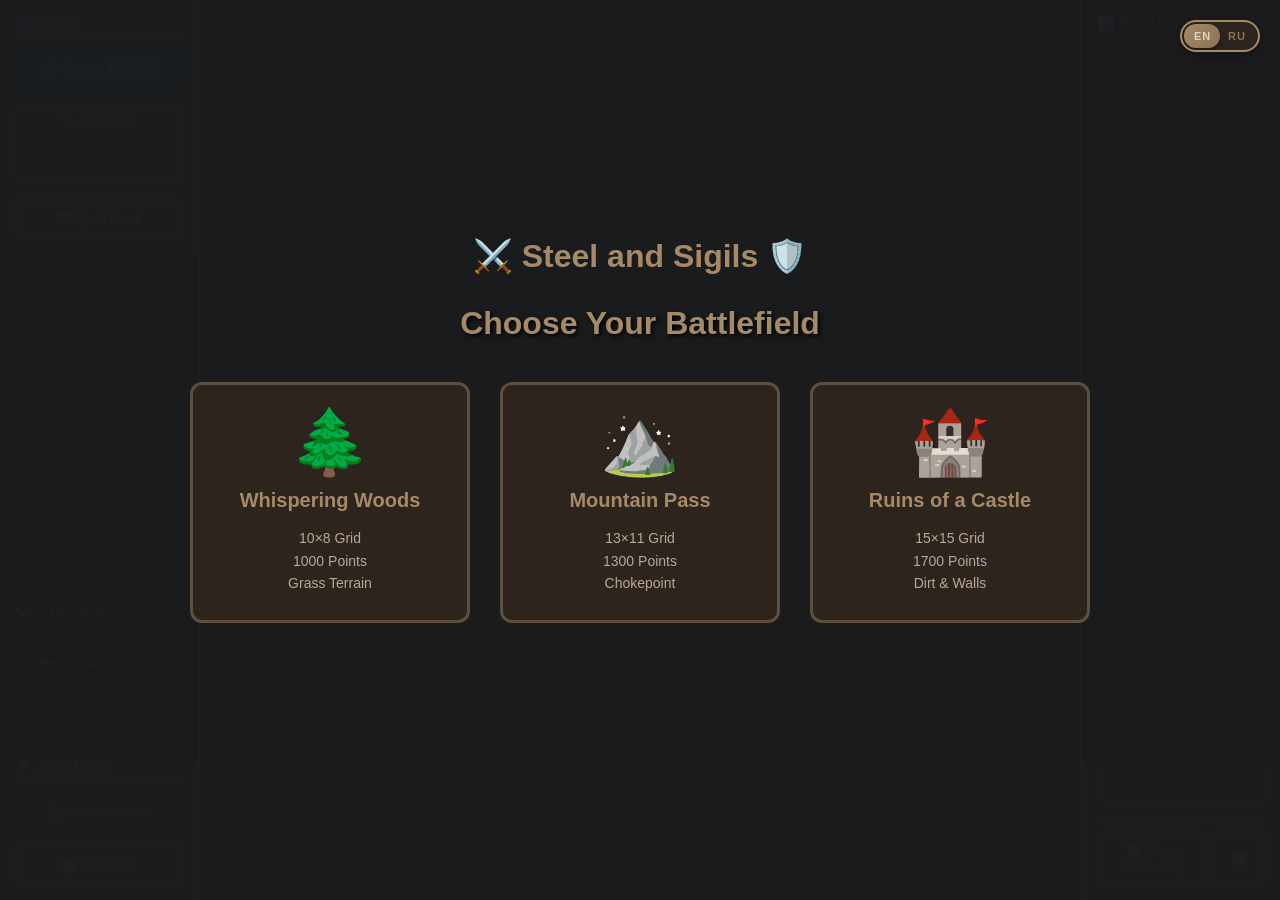
==== index.html @ db46577a "v1.04: Add rogue-lite meta-progression system - SaveManager.js: localStorage abstraction (schema-ver" ====
<!DOCTYPE html>
<html lang="en">

<head>
    <meta charset="UTF-8">
    <meta name="viewport" content="width=device-width, initial-scale=1.0, maximum-scale=1.0, user-scalable=no">
    <title data-i18n="game.title">Steel and Sigils - Tactical Combat</title>
    <link rel="icon" type="image/png" href="images/favicon.png">
    <script src="https://cdn.jsdelivr.net/npm/phaser@3.70.0/dist/phaser.min.js"></script>
    <link rel="stylesheet" href="style.css">
    <!-- units.js provides UNIT_TYPES globally -->
    <script src="src/units.js"></script>
    <!-- i18n.js provides internationalization -->
    <script src="src/i18n.js"></script>
    <!-- SaveManager.js provides persistent meta-progression storage -->
    <script src="src/SaveManager.js"></script>
</head>

<body>
    <!-- Main Game Layout -->
    <div id="game-layout">
        <!-- Left Side Panel -->
        <div id="left-panel">
            <!-- Hero Controls (Top) -->
            <div class="panel-section">
                <div class="panel-title" data-i18n="panel.hero">🔮 Hero</div>
                <div class="mana-display" id="mana-display">
                    <span data-i18n="panel.mana">💧 Mana:</span> <span id="mana-current">100</span>/<span id="mana-max">100</span>
                </div>
                <!-- Magic Buffs merged with Hero section -->
                <div id="magic-buffs-list" style="margin-top: 10px; padding: 8px; background: #1A1C1E; border: 1px solid #5D4E3E; border-radius: 4px; font-size: 12px;">
                    <div style="color: #8B7355; font-style: italic; text-align: center;" data-i18n="panel.no_buffs">No active buffs</div>
                </div>
            </div>

            <!-- Spell Book Button -->
            <div class="panel-section">
                <button id="spellbook-btn" class="spell-button" onclick="openSpellBook()" data-i18n-html="panel.spellbook">
                    📖 <span style="color: #FFD700;">S</span>pell Book
                </button>
            </div>

            <!-- Spacer to push unit controls to bottom -->
            <div style="flex-grow: 1;"></div>

            <!-- Unit Controls (Bottom) -->
            <div class="panel-section">
                <div class="panel-title" data-i18n="panel.unit_info">⚔️ Unit Info</div>
                <div id="unit-info" style="background: #1A1C1E; border: 1px solid #5D4E3E; border-radius: 4px; padding: 10px; font-size: 13px; line-height: 1.5; min-height: 100px;">
                    <em data-i18n="panel.select_unit">Select a unit</em>
                </div>
            </div>

            <!-- Unit Abilities -->
            <div class="panel-section">
                <div class="panel-title" data-i18n="panel.abilities">⚡ Abilities</div>
                <button id="unit-ability-btn" class="spell-button" onclick="useUnitAbility()" disabled
                    style="filter: grayscale(100%); opacity: 0.5; background: #3c3c3c; border-color: #555; color: #888; width: 100%;">
                    ⭐ <span id="unit-ability-name" data-i18n-html="panel.unique_ability"><span style="color: #FFD700;">U</span>nique ability</span>
                </button>
            </div>

            <!-- End Turn Button -->
            <div class="panel-section">
                <button class="spell-button" onclick="endTurn()" style="width: 100%;" data-i18n-html="panel.end_turn">
                    ⏹️ <span style="color: #FFD700;">E</span>nd Turn
                </button>
            </div>
        </div>

        <!-- Left Panel Toggle (after panel in DOM for sibling selector) -->
        <button id="left-toggle" class="panel-toggle left" onclick="toggleLeftPanel()" title="Toggle Hero Panel">
            ‹
        </button>

        <!-- Game Container (Center) -->
        <div id="game-container"></div>

        <!-- Right Side Panel -->
        <div id="right-panel">
            <!-- Scrollable Content Area -->
            <div class="panel-content-area">
                <!-- Initiative Bar View -->
                <div id="initiative-view" class="panel-section">
                    <div class="panel-title" data-i18n="panel.initiative">📊 Initiative</div>
                    <div id="initiative-queue">
                        <!-- Initiative units will be inserted here -->
                    </div>
                </div>

                <!-- Combat Log View (hidden by default) -->
                <div id="combat-log-view" class="panel-section hidden">
                    <div class="panel-title" data-i18n="panel.battle_log">📜 Battle Log</div>
                    <div id="combat-log-panel-content">
                        <!-- Combat log entries will be inserted here -->
                    </div>
                </div>
            </div>

            <!-- Toggle Button at Bottom (fixed) -->
            <div class="panel-toggle-section" style="display: flex; gap: 8px;">
                <button id="view-toggle-btn" class="spell-button" onclick="toggleRightPanelView()" style="flex: 1;" data-i18n="panel.show_battle_log">
                    📜 Show Battle Log
                </button>
                <button id="grid-toggle-btn" class="spell-button" onclick="toggleGrid()" title="Toggle Grid" style="opacity: 1.0;">
                    ⬜
                </button>
            </div>
        </div>

        <!-- Right Panel Toggle (after panel in DOM for sibling selector) -->
        <button id="right-toggle" class="panel-toggle right" onclick="toggleRightPanel()" title="Toggle Panel">
            ›
        </button>
    </div>

    <!-- Mobile panel backdrop (closes panels when tapping outside) -->
    <div id="panel-backdrop" onclick="closeMobilePanels()"></div>

    <!-- Placement Bar (shown during placement phase) -->
    <div id="placement-bar" class="hidden">
        <div class="placement-title" data-i18n="placement.title">📍 Army Placement</div>
        <div class="action-divider"></div>
        <div style="display: flex; gap: 10px;">
            <button id="randomize-placement" class="spell-button" onclick="randomizePlacement()" data-i18n="placement.randomize">🎲
                Randomize</button>
            <button id="confirm-placement" class="spell-button" onclick="confirmPlacement()" data-i18n="placement.start">Start
                Battle</button>
        </div>
    </div>

    <!-- Pre-game: Two Step Process -->
    <div id="pregame-screen" class="victory-screen">
        <!-- Language Toggle Switch (visible on pre-game screens) -->
        <div id="lang-toggle-container" style="position: fixed; top: 20px; right: 20px; z-index: 2000;">
            <div class="lang-toggle-switch" onclick="toggleLanguage()">
                <span class="lang-label left" id="lang-label-en">EN</span>
                <span class="lang-label right" id="lang-label-ru">RU</span>
                <div class="lang-slider" id="lang-slider"></div>
            </div>
        </div>

        <!-- Step 1: Map Selection -->
        <div id="step-1-map" class="pregame-step">
            <h1 style="color: #A68966; margin-bottom: 30px;" data-i18n="game.title">⚔️ Steel and Sigils 🛡️</h1>
            <h2 style="color: #A68966; margin-bottom: 40px;" data-i18n="map.select.title">Choose Your Battlefield</h2>

            <div style="display: flex; gap: 30px; justify-content: center; align-items: stretch; margin-bottom: 40px; flex-wrap: wrap;">
                <!-- Forest Map Option -->
                <button class="map-select-btn" onclick="selectMap('forest')" data-stage="forest">
                    <div class="map-preview forest-preview">🌲</div>
                    <div class="map-name" data-i18n="map.forest.name">Whispering Woods</div>
                    <div class="map-stats" data-i18n-html="map.forest.stats">
                        10×8 Grid<br>
                        1000 Points<br>
                        Grass Terrain
                    </div>
                </button>

                <!-- Mountain Map Option -->
                <button class="map-select-btn" onclick="selectMap('mountain')" data-stage="mountain">
                    <div class="map-preview mountain-preview">⛰️</div>
                    <div class="map-name" data-i18n="map.mountain.name">Mountain Pass</div>
                    <div class="map-stats" data-i18n-html="map.mountain.stats">
                        13×11 Grid<br>
                        1300 Points<br>
                        Chokepoint
                    </div>
                </button>

                <!-- Ruins Map Option -->
                <button class="map-select-btn" onclick="selectMap('ruins')" data-stage="ruins">
                    <div class="map-preview ruins-preview">🏰</div>
                    <div class="map-name" data-i18n="map.ruins.name">Ruins of a Castle</div>
                    <div class="map-stats" data-i18n-html="map.ruins.stats">
                        15×15 Grid<br>
                        1700 Points<br>
                        Dirt & Walls
                    </div>
                </button>
            </div>
        </div>

        <!-- Step 2: Faction Selection (Hidden initially) -->
        <div id="step-2-faction" class="pregame-step hidden">
            <h2 style="color: #A68966; margin-bottom: 10px;" data-i18n="faction.select.title">👹 Choose Your Enemy</h2>
            <p style="color: #E3D5B8; margin-bottom: 30px; font-size: 16px;" data-i18n="faction.select.subtitle">Select which faction you will face in battle</p>

            <div style="display: flex; gap: 30px; justify-content: center; align-items: stretch; margin-bottom: 40px; flex-wrap: wrap;">
                <!-- Random Faction Option (Default) -->
                <button class="faction-select-btn selected" onclick="selectFaction('random')" data-faction="random">
                    <div class="faction-preview random-preview">🎲</div>
                    <div class="faction-name" data-i18n="faction.random.name">Random Faction</div>
                    <div class="faction-description" data-i18n-html="faction.random.desc">
                        Face a random enemy faction.<br>
                        <em>Recommended for new players</em>
                    </div>
                </button>

                <!-- Greenskin Horde Option -->
                <button class="faction-select-btn" onclick="selectFaction('greenskin')" data-faction="greenskin">
                    <div class="faction-preview greenskin-preview">
                        <img src="images/enemy/greenskin/orc_warrior.png" alt="Orc Warrior" class="faction-unit-img main">
                        <img src="images/enemy/greenskin/goblin_stone_thrower.png" alt="Goblin" class="faction-unit-img sub1">
                        <img src="images/enemy/greenskin/orc_brute.png" alt="Orc Brute" class="faction-unit-img sub2">
                    </div>
                    <div class="faction-name" data-i18n="faction.greenskin.name">Greenskin Horde</div>
                    <div class="faction-description" data-i18n-html="faction.greenskin.desc">
                        Brutal orcs and cunning goblins.<br>
                        <span style="color: #8B9A6B;">Balanced • Aggressive</span>
                    </div>
                </button>

                <!-- Dungeon Dwellers Option -->
                <button class="faction-select-btn" onclick="selectFaction('dungeon')" data-faction="dungeon">
                    <div class="faction-preview dungeon-preview">
                        <img src="images/enemy/dungeon/skeleton_soldier.png" alt="Skeleton" class="faction-unit-img main">
                        <img src="images/enemy/dungeon/skeleton_archer.png" alt="Skeleton Archer" class="faction-unit-img sub1">
                        <img src="images/enemy/dungeon/animated_armor.png" alt="Animated Armor" class="faction-unit-img sub2">
                    </div>
                    <div class="faction-name" data-i18n="faction.dungeon.name">Dungeon Dwellers</div>
                    <div class="faction-description" data-i18n-html="faction.dungeon.desc">
                        Undead skeletons and animated armor.<br>
                        <span style="color: #9B6BAB;">Defensive • Resilient</span>
                    </div>
                </button>

                <!-- Old God Worshippers Option -->
                <button class="faction-select-btn" onclick="selectFaction('cultist')" data-faction="cultist">
                    <div class="faction-preview cultist-preview">
                        <img src="images/enemy/cultist/acolyte.png" alt="Cultist" class="faction-unit-img main">
                        <img src="images/enemy/cultist/gibbering_horror.png" alt="Horror" class="faction-unit-img sub1">
                        <img src="images/enemy/cultist/flesh_warped_stalker.png" alt="Stalker" class="faction-unit-img sub2">
                    </div>
                    <div class="faction-name" data-i18n="faction.cultist.name">Old God Worshippers</div>
                    <div class="faction-description" data-i18n-html="faction.cultist.desc">
                        Twisted cultists and eldritch horrors.<br>
                        <span style="color: #d94a4a;">Fast • Unpredictable</span>
                    </div>
                </button>
            </div>

            <div style="display: flex; gap: 15px; justify-content: center;">
                <button class="spell-button" onclick="goBackToMapSelectionFromFaction()" style="background: #5D4E3E;" data-i18n="faction.back">
                    ← Back to Map
                </button>
                <button id="confirm-faction" class="spellbook-close" onclick="confirmFactionSelection()" data-i18n="faction.confirm">
                    Confirm Selection
                </button>
            </div>
        </div>

        <!-- Step 3: Army Selection (Hidden initially) -->
        <div id="step-3-army" class="pregame-step hidden">
            <h2 style="color: #A68966; margin-bottom: 6px;" data-i18n="army.title">⚔️ Build Your Army ⚔️</h2>
            <p style="color: #E3D5B8; margin-bottom: 6px; font-size: 14px;" data-i18n="army.subtitle">Spend your points wisely!</p>
            <div class="mana-display" style="margin-bottom: 10px;">
                <span data-i18n="army.points">💰 Points:</span> <span id="points-remaining">1000</span>/<span id="points-total">1000</span>
            </div>

            <!-- Compact Unit Grid -->
            <div class="compact-unit-grid">
                <!-- Row 1: Common -->
                <div class="unit-card compact common" data-type="KNIGHT">
                    <div class="unit-header">
                        <img class="unit-card-img" src="images/player/knight.png" alt="">
                        <span class="unit-name" data-i18n="unit.knight">Knight</span>
                        <span class="unit-cost" data-i18n="stat.cost">💰</span>200
                    </div>
                    <div class="unit-stats"><span data-i18n="stat.hp">HP</span>:100 | <span data-i18n="stat.dmg">DMG</span>:25 | <span data-i18n="stat.mov">MOV</span>:4 | <span data-i18n="stat.init">INIT</span>:12</div>
                    <div class="unit-skills">
                        <span class="passive" data-i18n="passive.heavy_armor">🛡️ Passive: -50% ranged dmg</span>
                    </div>
                    <div class="unit-controls">
                        <button class="spell-button" onclick="updateUnitCount('KNIGHT', -1)">-</button>
                        <span id="count-KNIGHT" class="unit-count">0</span>
                        <button class="spell-button" onclick="updateUnitCount('KNIGHT', 1)">+</button>
                    </div>
                </div>

                <div class="unit-card compact common" data-type="ARCHER">
                    <div class="unit-header">
                        <img class="unit-card-img" src="images/player/archer.png" alt="">
                        <span class="unit-name" data-i18n="unit.archer">Archer</span>
                        <span class="unit-cost" data-i18n="stat.cost">💰</span>250
                    </div>
                    <div class="unit-stats"><span data-i18n="stat.hp">HP</span>:60 | <span data-i18n="stat.dmg">DMG</span>:35 | <span data-i18n="stat.mov">MOV</span>:2 | <span data-i18n="stat.rng">RNG</span>:6</div>
                    <div class="unit-skills">
                        <span class="passive" data-i18n="passive.ranged">📐 Ranged unit</span>
                    </div>
                    <div class="unit-controls">
                        <button class="spell-button" onclick="updateUnitCount('ARCHER', -1)">-</button>
                        <span id="count-ARCHER" class="unit-count">0</span>
                        <button class="spell-button" onclick="updateUnitCount('ARCHER', 1)">+</button>
                    </div>
                </div>

                <!-- Uncommon Units Row -->
                <div class="unit-card compact uncommon" data-type="WIZARD">
                    <div class="unit-header">
                        <img class="unit-card-img" src="images/player/wizard.png" alt="">
                        <span class="unit-name" data-i18n="unit.wizard">Wizard</span>
                        <span class="unit-cost" data-i18n="stat.cost">💰</span>400
                    </div>
                    <div class="unit-stats"><span data-i18n="stat.hp">HP</span>:40 | <span data-i18n="stat.dmg">DMG</span>:45 | <span data-i18n="stat.mov">MOV</span>:2 | <span data-i18n="stat.rng">RNG</span>:4</div>
                    <div class="unit-skills">
                        <span class="passive" data-i18n="passive.arcane_channeling">🔮 Passive: +2 Mana/turn</span>
                    </div>
                    <div class="unit-controls">
                        <button class="spell-button" onclick="updateUnitCount('WIZARD', -1)">-</button>
                        <span id="count-WIZARD" class="unit-count">0</span>
                        <button class="spell-button" onclick="updateUnitCount('WIZARD', 1)">+</button>
                    </div>
                </div>

                <div class="unit-card compact uncommon" data-type="CLERIC">
                    <div class="unit-header">
                        <img class="unit-card-img" src="images/player/cleric.png" alt="">
                        <span class="unit-name" data-i18n="unit.cleric">Cleric</span>
                        <span class="unit-cost" data-i18n="stat.cost">💰</span>400
                    </div>
                    <div class="unit-stats"><span data-i18n="stat.hp">HP</span>:80 | <span data-i18n="stat.dmg">DMG</span>:15 | <span data-i18n="stat.mov">MOV</span>:2 | <span data-i18n="stat.rng">RNG</span>:4</div>
                    <div class="unit-skills">
                        <span class="active" data-i18n="passive.blessed_touch">💚 Active: Cast Heal</span>
                        <span class="passive" data-i18n="passive.blessed_touch2">+50% army healing</span>
                    </div>
                    <div class="unit-controls">
                        <button class="spell-button" onclick="updateUnitCount('CLERIC', -1)">-</button>
                        <span id="count-CLERIC" class="unit-count">0</span>
                        <button class="spell-button" onclick="updateUnitCount('CLERIC', 1)">+</button>
                    </div>
                </div>

                <div class="unit-card compact uncommon" data-type="ROGUE">
                    <div class="unit-header">
                        <img class="unit-card-img" src="images/player/rogue.png" alt="">
                        <span class="unit-name" data-i18n="unit.rogue">Rogue</span>
                        <span class="unit-cost" data-i18n="stat.cost">💰</span>450
                    </div>
                    <div class="unit-stats"><span data-i18n="stat.hp">HP</span>:55 | <span data-i18n="stat.dmg">DMG</span>:40 | <span data-i18n="stat.mov">MOV</span>:8 | <span data-i18n="stat.init">INIT</span>:16</div>
                    <div class="unit-skills">
                        <span class="passive" data-i18n="passive.shadow_step">👤 Passive: Hit & Run</span>
                    </div>
                    <div class="unit-controls">
                        <button class="spell-button" onclick="updateUnitCount('ROGUE', -1)">-</button>
                        <span id="count-ROGUE" class="unit-count">0</span>
                        <button class="spell-button" onclick="updateUnitCount('ROGUE', 1)">+</button>
                    </div>
                </div>

                <!-- Rare Units Row -->
                <div class="unit-card compact rare" data-type="PALADIN">
                    <div class="unit-header">
                        <img class="unit-card-img" src="images/player/paladin.png" alt="">
                        <span class="unit-name" data-i18n="unit.paladin">Paladin</span>
                        <span class="unit-cost" data-i18n="stat.cost">💰</span>750
                    </div>
                    <div class="unit-stats"><span data-i18n="stat.hp">HP</span>:150 | <span data-i18n="stat.dmg">DMG</span>:50 | <span data-i18n="stat.mov">MOV</span>:4 | <span data-i18n="stat.init">INIT</span>:9</div>
                    <div class="unit-skills">
                        <span class="passive" data-i18n="passive.divine_protection1">🛡️ -50% ranged dmg</span>
                        <span class="passive" data-i18n="passive.divine_protection2">💚 +50% healing</span>
                    </div>
                    <div class="unit-controls">
                        <button class="spell-button" onclick="updateUnitCount('PALADIN', -1)">-</button>
                        <span id="count-PALADIN" class="unit-count">0</span>
                        <button class="spell-button" onclick="updateUnitCount('PALADIN', 1)">+</button>
                    </div>
                </div>

                <div class="unit-card compact rare" data-type="RANGER">
                    <div class="unit-header">
                        <img class="unit-card-img" src="images/player/ranger.png" alt="">
                        <span class="unit-name" data-i18n="unit.ranger">Ranger</span>
                        <span class="unit-cost" data-i18n="stat.cost">💰</span>700
                    </div>
                    <div class="unit-stats"><span data-i18n="stat.hp">HP</span>:70 | <span data-i18n="stat.dmg">DMG</span>:50 | <span data-i18n="stat.mov">MOV</span>:2 | <span data-i18n="stat.rng">RNG</span>:10</div>
                    <div class="unit-skills">
                        <span class="passive" data-i18n="passive.eagle_eye">📐 Longest range unit</span>
                    </div>
                    <div class="unit-controls">
                        <button class="spell-button" onclick="updateUnitCount('RANGER', -1)">-</button>
                        <span id="count-RANGER" class="unit-count">0</span>
                        <button class="spell-button" onclick="updateUnitCount('RANGER', 1)">+</button>
                    </div>
                </div>

                <div class="unit-card compact rare" data-type="BERSERKER">
                    <div class="unit-header">
                        <img class="unit-card-img" src="images/player/berserker.png" alt="">
                        <span class="unit-name" data-i18n="unit.berserker">Berserker</span>
                        <span class="unit-cost" data-i18n="stat.cost">💰</span>650
                    </div>
                    <div class="unit-stats"><span data-i18n="stat.hp">HP</span>:90 | <span data-i18n="stat.dmg">DMG</span>:50 | <span data-i18n="stat.mov">MOV</span>:4 | <span data-i18n="stat.init">INIT</span>:11</div>
                    <div class="unit-skills">
                        <span class="passive" data-i18n="passive.bloodlust">⚔️ Passive: Bloodlust</span>
                        <span class="passive" data-i18n="passive.reckless">Reckless</span>
                    </div>
                    <div class="unit-controls">
                        <button class="spell-button" onclick="updateUnitCount('BERSERKER', -1)">-</button>
                        <span id="count-BERSERKER" class="unit-count">0</span>
                        <button class="spell-button" onclick="updateUnitCount('BERSERKER', 1)">+</button>
                    </div>
                </div>

                <div class="unit-card compact rare" data-type="SORCERER">
                    <div class="unit-header">
                        <img class="unit-card-img" src="images/player/sorcerer.png" alt="">
                        <span class="unit-name" data-i18n="unit.sorcerer">Sorcerer</span>
                        <span class="unit-cost" data-i18n="stat.cost">💰</span>750
                    </div>
                    <div class="unit-stats"><span data-i18n="stat.hp">HP</span>:50 | <span data-i18n="stat.dmg">DMG</span>:55 | <span data-i18n="stat.mov">MOV</span>:2 | <span data-i18n="stat.rng">RNG</span>:4</div>
                    <div class="unit-skills">
                        <span class="active" data-i18n="passive.arcane_mastery1">🔥 Active: Cast Fireball</span>
                        <span class="passive" data-i18n="passive.arcane_mastery2">✨ +50% spell dmg</span>
                    </div>
                    <div class="unit-controls">
                        <button class="spell-button" onclick="updateUnitCount('SORCERER', -1)">-</button>
                        <span id="count-SORCERER" class="unit-count">0</span>
                        <button class="spell-button" onclick="updateUnitCount('SORCERER', 1)">+</button>
                    </div>
                </div>
            </div>

            <div style="display: flex; gap: 15px; justify-content: center; margin-top: 10px; flex-wrap: wrap;">
                <button class="spell-button" onclick="goBackToFactionSelection()" style="background: #5D4E3E;" data-i18n="army.back">
                    ← Back to Faction
                </button>
                <button class="spell-button" onclick="openMetaShop()" style="background: #3D2B52; border-color: #7B5A9E;">
                    ⭐ Power-Ups
                </button>
                <button id="confirm-army" class="spellbook-close" onclick="confirmArmySelection()" disabled>
                    Confirm Army (0 units)
                </button>
            </div>
        </div>
    </div>




    <!-- Meta Shop Modal -->
    <div id="meta-shop-modal" style="display:none;position:fixed;inset:0;background:rgba(0,0,0,0.88);
        z-index:3000;align-items:center;justify-content:center;">
        <div style="background:#1A120E;border:2px solid #A68966;border-radius:8px;padding:24px;
            max-width:480px;width:90%;max-height:80vh;overflow-y:auto;display:flex;flex-direction:column;gap:16px;
            box-shadow:0 0 40px rgba(166,137,102,0.3);">
            <div style="display:flex;align-items:center;justify-content:space-between;gap:16px;">
                <h2 style="color:#A68966;margin:0;font-size:20px;">⭐ Power-Ups</h2>
                <div style="color:#E3D5B8;font-size:14px;">
                    Currency: <span id="meta-shop-currency" style="color:#FFD700;font-weight:bold;">0</span> ⭐
                </div>
            </div>
            <div style="color:#8B7355;font-size:12px;font-style:italic;border-bottom:1px solid #3D2E1E;padding-bottom:10px;">
                Upgrades persist across all runs. Currency is earned by completing waves.
            </div>
            <div id="meta-shop-upgrades" style="display:flex;flex-direction:column;gap:10px;"></div>
            <button onclick="closeMetaShop()" class="spell-button" style="align-self:flex-end;margin-top:4px;">
                ✕ Close
            </button>
        </div>
    </div>

    <!-- Victory Screen -->
    <div id="victory-screen" class="victory-screen hidden">
        <h2 id="victory-text">🎉 Victory! 🎉</h2>
        <p id="victory-subtitle" style="color: #E3D5B8; margin-bottom: 8px; font-size: 15px;" data-i18n="victory.subtitle">Choose your rewards for
            the next battle:</p>

        <div id="rewards-container"
            style="display: flex; flex-direction: column; gap: 10px; align-items: center; max-width: 1200px; width: 100%; overflow-y: auto; flex: 1; padding-bottom: 4px;">
            <div style="width: 100%;">
                <h3 style="color: #A68966; text-align: center; margin-bottom: 10px;" data-i18n="reward.recruit">⚔️ Recruit a New Unit</h3>
                <div id="reward-units" style="display: flex; gap: 15px; flex-wrap: wrap; justify-content: center;">
                </div>
            </div>

            <div style="width: 100%;">
                <h3 style="color: #8B9A6B; text-align: center; margin-bottom: 10px;" data-i18n="reward.buff">💪 Buff an Existing Unit</h3>
                <div id="reward-buffs" style="display: flex; gap: 15px; flex-wrap: wrap; justify-content: center;">
                </div>
            </div>

            <div style="width: 100%;">
                <h3 style="color: #6B7A9A; text-align: center; margin-bottom: 10px;" data-i18n="reward.magic">🧙 Spell or Mana Enhancement</h3>
                <div id="reward-magic" style="display: flex; gap: 15px; flex-wrap: wrap; justify-content: center;">
                </div>
            </div>
        </div>

        <div id="defeat-message" style="display: none; text-align: center; padding: 30px;">
            <p style="color: #B8A896; font-size: 18px; margin-bottom: 20px;" data-i18n="defeat.message">Your army has fallen...</p>
            <p style="color: #8B7355; font-size: 14px; margin-bottom: 30px; font-style: italic;" data-i18n="defeat.submessage">Better luck next time,
                commander.</p>
            <button class="spell-button" onclick="location.reload()" style="font-size: 16px; padding: 12px 30px;" data-i18n="defeat.retry">⚔️ Try
                Again</button>
        </div>

        <button id="confirm-rewards" class="spellbook-close" style="margin-top: 8px; flex-shrink: 0;"
            onclick="confirmRewards()" disabled data-i18n="reward.confirm">
            Confirm Choices (0/3)
        </button>
    </div>

    <!-- Spellbook Modal -->
    <div id="spellbook-modal" class="spellbook-modal hidden">
        <div class="spellbook-content">
            <div class="spellbook-header">
                <h2 data-i18n="spellbook.title">📖 Spell Book</h2>
                <p style="color: #4A729E;"><span data-i18n="spellbook.mana">💧 Mana:</span> <span id="spellbook-mana">100</span>/<span
                        id="spellbook-max-mana">100</span> <span data-i18n="spellbook.regen">(Regenerates +1 per turn)</span></p>
            </div>
            <div class="spell-grid" id="spell-grid"></div>
            <button class="spellbook-close" onclick="closeSpellBook()" data-i18n="spellbook.close">Close</button>
        </div>
    </div>

    <!-- Panel Toggle Script -->
    <script>
        // Language toggle function
        function toggleLanguage() {
            if (typeof i18n !== 'undefined') {
                i18n.toggleLanguage();
                updateLanguageToggleButton();
                i18n.updatePage();
                // Update army confirm button text
                updateArmyConfirmButton();
            }
        }

        // Update language toggle switch state
        function updateLanguageToggleButton() {
            const switchEl = document.querySelector('.lang-toggle-switch');
            if (switchEl && typeof i18n !== 'undefined') {
                const currentLang = i18n.getLanguage();
                if (currentLang === 'ru') {
                    switchEl.classList.add('ru');
                } else {
                    switchEl.classList.remove('ru');
                }
            }
        }

        // Update army confirm button with unit count
        function updateArmyConfirmButton() {
            const confirmBtn = document.getElementById('confirm-army');
            if (confirmBtn && typeof i18n !== 'undefined') {
                const currentText = confirmBtn.textContent;
                const match = currentText.match(/\d+/);
                const unitCount = match ? parseInt(match[0]) : 0;
                const isDisabled = confirmBtn.disabled;
                confirmBtn.textContent = i18n.t('army.confirm.units', unitCount);
                confirmBtn.disabled = isDisabled;
            }
        }

        // Initialize i18n on page load
        document.addEventListener('DOMContentLoaded', function() {
            if (typeof i18n !== 'undefined') {
                updateLanguageToggleButton();
                i18n.updatePage();
            }

            // Auto-collapse panels on mobile so the canvas is fully visible
            if (window.innerWidth <= 768) {
                document.getElementById('left-panel').classList.add('collapsed');
                document.getElementById('right-panel').classList.add('collapsed');
                syncMobileToggles();
            }
        });

        // Safe wrapper functions for gameScene calls
        function safeGameSceneCall(methodName, ...args) {
            if (typeof gameScene !== 'undefined' && gameScene && gameScene[methodName]) {
                return gameScene[methodName](...args);
            }
            console.warn(`gameScene.${methodName} is not available yet`);
        }

        function updateUnitCount(type, delta) {
            const unitDef = (typeof UNIT_TYPES !== 'undefined') ? UNIT_TYPES[type] : null;
            if (!unitDef) return;
            const cost = unitDef.cost;
            const newCount = (armyCounts[type] || 0) + delta;
            if (newCount < 0) return;
            if (delta > 0 && armyRemainingPoints < cost) return;
            armyCounts[type] = newCount;
            armyRemainingPoints -= delta * cost;
            const countEl = document.getElementById('count-' + type);
            if (countEl) countEl.textContent = newCount;
            updateArmyDisplay();
            // Keep Phaser in sync if it's already initialized
            if (window.gameScene && window.gameScene.unitCounts) {
                window.gameScene.unitCounts[type] = newCount;
                window.gameScene.remainingPoints = armyRemainingPoints;
            }
        }

        function confirmArmySelection() {
            if (!window.gameScene || !window.gameScene.confirmArmySelection) {
                // Phaser not ready yet — poll until it is (up to 5s)
                let attempts = 0;
                const poll = setInterval(() => {
                    attempts++;
                    if (window.gameScene && window.gameScene.confirmArmySelection) {
                        clearInterval(poll);
                        _doConfirmArmySelection();
                    } else if (attempts > 50) {
                        clearInterval(poll);
                        console.error('Phaser scene did not initialize in time');
                    }
                }, 100);
                return;
            }
            _doConfirmArmySelection();
        }

        function _doConfirmArmySelection() {
            if (window.gameScene.unitCounts) {
                _ARMY_UNIT_KEYS.forEach(t => { window.gameScene.unitCounts[t] = armyCounts[t]; });
            }
            if (typeof window.gameScene.remainingPoints !== 'undefined') {
                window.gameScene.remainingPoints = armyRemainingPoints;
            }
            window.gameScene.confirmArmySelection();
        }

        function randomizePlacement() {
            return safeGameSceneCall('randomizePlacement');
        }

        function confirmPlacement() {
            return safeGameSceneCall('confirmPlacement');
        }

        function openSpellBook() {
            return safeGameSceneCall('openSpellBook');
        }

        function closeSpellBook() {
            return safeGameSceneCall('closeSpellBook');
        }

        function useUnitAbility() {
            return safeGameSceneCall('useUnitAbility');
        }

        function endTurn() {
            return safeGameSceneCall('endTurn');
        }

        function toggleCombatLog() {
            return safeGameSceneCall('toggleCombatLog');
        }

        function confirmRewards() {
            return safeGameSceneCall('confirmRewards');
        }

        function isMobile() {
            return window.innerWidth <= 768;
        }

        // Returns the panel drawer width in px at the current viewport size.
        function mobilePanelWidth() {
            return window.innerWidth <= 480 ? 230 : 260;
        }

        // Explicitly sets toggle button positions and labels to match current panel state.
        // Called whenever panel state changes on mobile (toggle, close, scene create).
        // Exposed as window.syncMobileToggles so SceneManager can call it too.
        function syncMobileToggles() {
            if (!isMobile()) return;
            const leftOpen  = !document.getElementById('left-panel').classList.contains('collapsed');
            const rightOpen = !document.getElementById('right-panel').classList.contains('collapsed');
            const w = mobilePanelWidth() + 'px';

            const lt = document.getElementById('left-toggle');
            lt.textContent  = leftOpen ? '‹' : '›';
            lt.style.left   = leftOpen ? w : '0';
            lt.style.right  = '';

            const rt = document.getElementById('right-toggle');
            rt.textContent  = rightOpen ? '›' : '‹';
            rt.style.right  = rightOpen ? w : '0';
            rt.style.left   = '';
        }
        window.syncMobileToggles = syncMobileToggles;

        function updateBackdrop() {
            if (!isMobile()) return;
            const leftOpen  = !document.getElementById('left-panel').classList.contains('collapsed');
            const rightOpen = !document.getElementById('right-panel').classList.contains('collapsed');
            const anyOpen = leftOpen || rightOpen;
            document.getElementById('panel-backdrop').classList.toggle('visible', anyOpen);
            // Block Phaser canvas pointer events while a panel drawer is open
            document.getElementById('game-container').classList.toggle('input-blocked', anyOpen);
        }

        function closeMobilePanels() {
            document.getElementById('left-panel').classList.add('collapsed');
            document.getElementById('right-panel').classList.add('collapsed');
            syncMobileToggles();
            document.getElementById('panel-backdrop').classList.remove('visible');
            document.getElementById('game-container').classList.remove('input-blocked');
        }

        function toggleLeftPanel() {
            const panel = document.getElementById('left-panel');
            // On mobile: close the other panel first
            if (isMobile() && !document.getElementById('right-panel').classList.contains('collapsed')) {
                document.getElementById('right-panel').classList.add('collapsed');
            }
            panel.classList.toggle('collapsed');
            if (isMobile()) {
                syncMobileToggles();
                updateBackdrop();
            } else {
                const toggle = document.getElementById('left-toggle');
                toggle.textContent = panel.classList.contains('collapsed') ? '›' : '‹';
            }
        }

        function toggleRightPanel() {
            const panel = document.getElementById('right-panel');
            // On mobile: close the other panel first
            if (isMobile() && !document.getElementById('left-panel').classList.contains('collapsed')) {
                document.getElementById('left-panel').classList.add('collapsed');
            }
            panel.classList.toggle('collapsed');
            if (isMobile()) {
                syncMobileToggles();
                updateBackdrop();
            } else {
                const toggle = document.getElementById('right-toggle');
                toggle.textContent = panel.classList.contains('collapsed') ? '‹' : '›';
            }
        }

        function toggleRightPanelView() {
            const initiativeView = document.getElementById('initiative-view');
            const combatLogView = document.getElementById('combat-log-view');
            const toggleBtn = document.getElementById('view-toggle-btn');

            if (initiativeView.classList.contains('hidden')) {
                // Switch to initiative view
                initiativeView.classList.remove('hidden');
                combatLogView.classList.add('hidden');
                toggleBtn.textContent = i18n.t('panel.show_battle_log');
            } else {
                // Switch to combat log view
                initiativeView.classList.add('hidden');
                combatLogView.classList.remove('hidden');
                toggleBtn.textContent = i18n.t('panel.show_initiative');
            }
        }

        // Grid toggle state
        let gridVisible = true;

        // Local army state — works independently of Phaser initialization
        const _ARMY_UNIT_KEYS = ['KNIGHT','ARCHER','WIZARD','CLERIC','ROGUE','PALADIN','RANGER','BERSERKER','SORCERER'];
        const armyCounts = {};
        _ARMY_UNIT_KEYS.forEach(t => armyCounts[t] = 0);
        let armyTotalPoints = 1000;
        let armyRemainingPoints = 1000;

        function resetArmyCounts() {
            _ARMY_UNIT_KEYS.forEach(t => {
                armyCounts[t] = 0;
                const el = document.getElementById('count-' + t);
                if (el) el.textContent = '0';
            });
            armyRemainingPoints = armyTotalPoints;
            updateArmyDisplay();
        }

        function updateArmyDisplay() {
            document.getElementById('points-remaining').textContent = armyRemainingPoints;
            document.getElementById('points-total').textContent = armyTotalPoints;
            const totalUnits = _ARMY_UNIT_KEYS.reduce((s, t) => s + armyCounts[t], 0);
            const btn = document.getElementById('confirm-army');
            if (btn) {
                btn.textContent = (typeof i18n !== 'undefined')
                    ? i18n.t('army.confirm.units', totalUnits)
                    : 'Confirm Army (' + totalUnits + ' units)';
                btn.disabled = totalUnits === 0;
            }
        }

        function toggleGrid() {
            gridVisible = !gridVisible;
            const btn = document.getElementById('grid-toggle-btn');
            btn.style.opacity = gridVisible ? '1' : '0.5';
            
            // Toggle grid visibility in game scene
            if (window.gameScene && window.gameScene.gridSystem) {
                window.gameScene.gridSystem.setGridVisible(gridVisible);
            }
        }

        // Pregame navigation
        let selectedMapId = 'forest';
        let selectedFactionId = 'random';

        function selectMap(mapId) {
            selectedMapId = mapId;
            
            // Update UI to show selected map
            document.querySelectorAll('.map-select-btn').forEach(btn => {
                btn.classList.remove('selected');
                if (btn.dataset.stage === mapId) {
                    btn.classList.add('selected');
                }
            });

            // Update points based on map
            armyTotalPoints = mapId === 'ruins' ? 1700 : mapId === 'mountain' ? 1300 : 1000;
            resetArmyCounts();

            // Pass selection to gameScene
            if (window.gameScene && window.gameScene.selectStage) {
                window.gameScene.selectStage(mapId);
            }

            // Go to faction selection after a brief delay
            setTimeout(() => {
                document.getElementById('step-1-map').classList.add('hidden');
                document.getElementById('step-2-faction').classList.remove('hidden');
            }, 300);
        }

        function goBackToMapSelection() {
            document.getElementById('step-2-army').classList.add('hidden');
            document.getElementById('step-1-map').classList.remove('hidden');
        }

        function goBackToMapSelectionFromFaction() {
            document.getElementById('step-2-faction').classList.add('hidden');
            document.getElementById('step-1-map').classList.remove('hidden');
        }

        function selectFaction(factionId) {
            selectedFactionId = factionId;
            
            // Update UI to show selected faction
            document.querySelectorAll('.faction-select-btn').forEach(btn => {
                btn.classList.remove('selected');
                if (btn.dataset.faction === factionId) {
                    btn.classList.add('selected');
                }
            });
        }

        function confirmFactionSelection() {
            // Pass faction selection to gameScene
            if (window.gameScene && window.gameScene.selectEnemyFaction) {
                window.gameScene.selectEnemyFaction(selectedFactionId);
            }

            // Go to army selection
            document.getElementById('step-2-faction').classList.add('hidden');
            document.getElementById('step-3-army').classList.remove('hidden');

            // Reset counts and refresh display when entering army screen
            resetArmyCounts();
        }

        // Function to hide language toggle when game starts
        function hideLanguageToggle() {
            const toggleContainer = document.getElementById('lang-toggle-container');
            if (toggleContainer) {
                toggleContainer.style.display = 'none';
            }
        }

        function goBackToFactionSelection() {
            document.getElementById('step-3-army').classList.add('hidden');
            document.getElementById('step-2-faction').classList.remove('hidden');
        }

        // ============================================
        // META SHOP
        // ============================================

        function openMetaShop() {
            renderMetaShop();
            document.getElementById('meta-shop-modal').style.display = 'flex';
        }

        function closeMetaShop() {
            document.getElementById('meta-shop-modal').style.display = 'none';
        }

        function renderMetaShop() {
            const currency = SaveManager.getCurrency();
            document.getElementById('meta-shop-currency').textContent = currency;

            const upgrades = SaveManager.getUpgrades();
            const list = document.getElementById('meta-shop-upgrades');
            list.innerHTML = '';

            for (const upg of META_UPGRADES) {
                const level = upgrades[upg.id] || 0;
                const maxed = level >= upg.maxLevel;
                const nextCost = maxed ? 0 : upg.costFn(level + 1);
                const canAfford = !maxed && currency >= nextCost;

                const card = document.createElement('div');
                card.style.cssText = 'display:flex;align-items:center;gap:12px;background:rgba(45,36,30,0.8);' +
                    'border:2px solid #5D4E3E;border-radius:6px;padding:12px 14px;';

                const progress = maxed
                    ? `<span style="color:#6B8B5B;font-size:11px;font-weight:bold;letter-spacing:1px;">MAXED</span>`
                    : `<span style="color:${canAfford ? '#FFD700' : '#666'};font-size:12px;">⭐ ${nextCost}</span>`;

                const buyBtn = maxed ? '' :
                    `<button onclick="buyUpgrade('${upg.id}')"
                        style="background:${canAfford ? '#3A5C2E' : '#2A2A2A'};border:1px solid ${canAfford ? '#6B8B5B' : '#444'};
                        color:${canAfford ? '#E3D5B8' : '#555'};padding:6px 14px;border-radius:4px;
                        cursor:${canAfford ? 'pointer' : 'not-allowed'};font-size:13px;white-space:nowrap;flex-shrink:0;"
                        ${canAfford ? '' : 'disabled'}>Buy</button>`;

                card.innerHTML = `
                    <div style="font-size:26px;flex-shrink:0;">${upg.icon}</div>
                    <div style="flex:1;min-width:0;">
                        <div style="color:#A68966;font-weight:bold;font-size:14px;">${upg.name}</div>
                        <div style="color:#8B7355;font-size:12px;">${upg.desc}</div>
                        <div style="margin-top:4px;">${progress}</div>
                    </div>
                    <div style="text-align:right;flex-shrink:0;">
                        <div style="color:#E3D5B8;font-size:13px;margin-bottom:4px;">${level} / ${upg.maxLevel}</div>
                        ${buyBtn}
                    </div>
                `;
                list.appendChild(card);
            }
        }

        function buyUpgrade(id) {
            const upgrades = SaveManager.getUpgrades();
            const upg = META_UPGRADES.find(u => u.id === id);
            if (!upg) return;
            const level = upgrades[id] || 0;
            if (level >= upg.maxLevel) return;
            const cost = upg.costFn(level + 1);
            if (SaveManager.purchaseUpgrade(id, level, cost)) {
                renderMetaShop();
            }
        }
    </script>

    <!-- Main entry point as ES6 module -->
    <script type="module" src="src/main.js"></script>
</body>

</html>
---- style.css ----
/* ============================================
   GRIM DARK FANTASY - Style Sheet
   Palette:
   - Background: Deep Charcoal #1A1C1E
   - Panels: Dark Oak Wood #2D241E
   - Gold Border: Aged Gold #A68966
   - Buttons: Leather/Clay #5D2E2E
   - Button Text: Parchment #E3D5B8
   - Mana: Deep Sapphire #2B527E
   - Text: Parchment #E3D5B8
   ============================================ */

* {
    margin: 0;
    padding: 0;
    box-sizing: border-box;
}

html, body {
    height: 100%;
    overflow: hidden;
}

body {
    background: #1A1C1E;
    font-family: 'Segoe UI', Tahoma, Geneva, Verdana, sans-serif;
    color: #E3D5B8;
}

/* ============================================
   MAIN GAME LAYOUT
   ============================================ */

#game-layout {
    display: flex;
    width: 100vw;
    height: 100vh;
    overflow: hidden;
}

/* Left and Right Side Panels */
#left-panel,
#right-panel {
    width: 200px;
    min-width: 200px;
    background: #2D241E;
    border: 2px solid #A68966;
    display: flex;
    flex-direction: column;
    padding: 15px;
    gap: 15px;
    overflow-y: auto;
    z-index: 100;
    transition: transform 0.3s ease-in-out, opacity 0.3s ease-in-out;
}

#left-panel {
    border-left: none;
    border-top: none;
    border-bottom: none;
    transform: translateX(0);
}

#right-panel {
    border-right: none;
    border-top: none;
    border-bottom: none;
    transform: translateX(0);
}

/* Collapsed state for panels */
#left-panel.collapsed {
    transform: translateX(-100%);
    opacity: 0;
    pointer-events: none;
}

#right-panel.collapsed {
    transform: translateX(100%);
    opacity: 0;
    pointer-events: none;
}

/* Panel Toggle Buttons */
.panel-toggle {
    position: fixed;
    top: 50%;
    transform: translateY(-50%);
    width: 36px;
    height: 60px;
    background: #2D241E;
    border: 2px solid #A68966;
    color: #E3D5B8;
    font-size: 18px;
    cursor: pointer;
    z-index: 150;
    display: flex;
    align-items: center;
    justify-content: center;
    transition: all 0.3s ease-in-out;
    box-shadow: 0 4px 15px rgba(0, 0, 0, 0.6);
}

.panel-toggle.left {
    left: 0;
    border-left: none;
    border-radius: 0 8px 8px 0;
}

.panel-toggle.right {
    right: 0;
    border-right: none;
    border-radius: 8px 0 0 8px;
}

.panel-toggle:hover {
    background: #3D342E;
    box-shadow: 0 0 15px rgba(166, 137, 102, 0.4);
}

/* Move toggle buttons when panels are visible */
#left-panel:not(.collapsed) ~ #left-toggle,
#left-panel:not(.hidden) ~ #left-toggle {
    left: 200px;
}

#right-panel:not(.collapsed) ~ #right-toggle,
#right-panel:not(.hidden) ~ #right-toggle {
    right: 200px;
}

/* When panels are collapsed, buttons sit at the edge */
#left-panel.collapsed ~ #left-toggle {
    left: 0;
}

#right-panel.collapsed ~ #right-toggle {
    right: 0;
}

/* When panels are hidden (pregame/placement), hide toggles too */
#left-panel.hidden ~ #left-toggle,
#right-panel.hidden ~ #right-toggle {
    display: none;
}

/* Panel Sections */
.panel-section {
    display: flex;
    flex-direction: column;
    gap: 8px;
}

.panel-section.flex-grow {
    flex: 1;
    overflow-y: auto;
}

/* Right Panel Content Area (scrollable) */
.panel-content-area {
    flex: 1;
    overflow-y: auto;
    display: flex;
    flex-direction: column;
    min-height: 0;
}

/* Right Panel Toggle Section (fixed at bottom) */
.panel-toggle-section {
    padding-top: 10px;
    border-top: 1px solid #5D4E3E;
    margin-top: 0;
    flex-shrink: 0;
}

/* Initiative and Combat Log views */
#initiative-view,
#combat-log-view {
    flex: 1;
    display: flex;
    flex-direction: column;
    min-height: 0;
}

#initiative-view.hidden,
#combat-log-view.hidden {
    display: none;
}

#initiative-queue {
    flex: 1;
    overflow-y: auto;
    display: flex;
    flex-direction: column;
    gap: 6px;
    padding: 5px;
    background: #1A1C1E;
    border: 1px solid #5D4E3E;
    border-radius: 4px;
    min-height: 0;
}

#combat-log-panel-content {
    flex: 1;
    overflow-y: auto;
    padding: 10px;
    font-size: 12px;
    line-height: 1.5;
    color: #B8A896;
    font-family: monospace;
    background: #1A1C1E;
    border: 1px solid #5D4E3E;
    border-radius: 4px;
    min-height: 0;
}

.panel-title {
    font-weight: bold;
    color: #A68966;
    font-size: 14px;
    text-transform: uppercase;
    letter-spacing: 1px;
    border-bottom: 1px solid #5D4E3E;
    padding-bottom: 5px;
    margin-bottom: 5px;
}

/* Game Container (Center) */
#game-container {
    flex: 1;
    display: flex;
    align-items: center;
    justify-content: center;
    background: #1A1C1E;
    overflow: hidden;
    position: relative;
    text-align: center;
}

#game-container canvas {
    display: inline-block !important;
    margin: auto !important;
    position: relative !important;
    left: auto !important;
    top: auto !important;
    max-width: 100%;
    max-height: 100%;
    object-fit: contain;
}

/* ============================================
   INITIATIVE QUEUE (Vertical in Right Panel)
   ============================================ */

#initiative-queue {
    display: flex;
    flex-direction: column;
    gap: 6px;
    overflow-y: auto;
    scrollbar-width: thin;
    scrollbar-color: #5D4E3E #1A1C1E;
}

#initiative-queue::-webkit-scrollbar {
    width: 6px;
}

#initiative-queue::-webkit-scrollbar-track {
    background: #1A1C1E;
}

#initiative-queue::-webkit-scrollbar-thumb {
    background: #5D4E3E;
    border-radius: 3px;
}

.initiative-unit {
    width: 100%;
    height: 50px;
    background: #1A1C1E;
    border: 2px solid #5D4E3E;
    border-radius: 4px;
    display: flex;
    align-items: center;
    justify-content: center;
    position: relative;
    transition: all 0.2s;
    flex-shrink: 0;
}

.initiative-unit.active {
    border-color: #A68966;
    background: #3D342E;
    box-shadow: 0 0 10px rgba(166, 137, 102, 0.4);
    transform: scale(1.02);
}

.initiative-unit .unit-emoji {
    font-size: 28px;
    line-height: 1;
}

/* Temporal Shift - Animated border for extra turns */
.initiative-unit.temporal-shift {
    border: 2px solid transparent;
    background: linear-gradient(135deg, #2D241E 0%, #3D2A1E 100%);
    animation: temporal-shift-glow 2s ease-in-out infinite;
}

@keyframes temporal-shift-glow {
    0%, 100% {
        border-color: #8B5B9B;
        box-shadow: 0 0 8px rgba(139, 91, 155, 0.4), inset 0 0 6px rgba(139, 91, 155, 0.2);
    }
    50% {
        border-color: #D4A574;
        box-shadow: 0 0 16px rgba(212, 165, 116, 0.6), inset 0 0 10px rgba(212, 165, 116, 0.3);
    }
}

/* Combined active + temporal shift state */
.initiative-unit.active.temporal-shift {
    background: linear-gradient(135deg, #3D342E 0%, #4D3A2E 100%);
    animation: temporal-shift-active-glow 1.5s ease-in-out infinite;
}

@keyframes temporal-shift-active-glow {
    0%, 100% {
        border-color: #A68966;
        box-shadow: 0 0 12px rgba(166, 137, 102, 0.5), 0 0 20px rgba(139, 91, 155, 0.3);
    }
    50% {
        border-color: #D4A574;
        box-shadow: 0 0 20px rgba(212, 165, 116, 0.7), 0 0 30px rgba(139, 91, 155, 0.5);
    }
}

/* ============================================
   UI PANELS & BUTTONS
   ============================================ */

/* Mana Display */
.mana-display {
    padding: 8px 12px;
    background: #2B527E;
    border: 2px solid #4A729E;
    border-radius: 4px;
    color: #B8D5E8;
    font-weight: bold;
    font-size: 14px;
    text-align: center;
    box-shadow: inset 0 2px 4px rgba(0, 0, 0, 0.3);
}

.mana-display.low {
    background: #7E2B2B;
    border-color: #9E4A4A;
    color: #E8B8B8;
}

/* Buttons - Leather/Clay Style */
.spell-button {
    padding: 10px 16px;
    background: #5D2E2E;
    border: 2px solid #7D4E4E;
    border-radius: 4px;
    color: #E3D5B8;
    font-weight: bold;
    cursor: pointer;
    transition: all 0.15s;
    font-size: 13px;
    box-shadow: 0 2px 4px rgba(0, 0, 0, 0.4);
    text-align: center;
}

.spell-button:hover:not(:disabled) {
    background: #7D3E3E;
    border-color: #9D6E6E;
    box-shadow: inset 0 2px 4px rgba(0, 0, 0, 0.3);
}

.spell-button:active:not(:disabled) {
    background: #4D1E1E;
    box-shadow: inset 0 3px 6px rgba(0, 0, 0, 0.5);
    transform: translateY(1px);
}

.spell-button:disabled {
    background: #3D3D3D;
    border-color: #555;
    color: #777;
    cursor: not-allowed;
    opacity: 0.6;
}

/* Unit Info Panel (now inside right panel) */
#unit-info {
    background: #1A1C1E;
    border: 1px solid #5D4E3E;
    border-radius: 4px;
    padding: 10px;
    color: #E3D5B8;
    font-size: 13px;
    line-height: 1.5;
    min-height: 100px;
}

/* Magic Buffs List */
#magic-buffs-list {
    background: #1A1C1E;
    border: 1px solid #5D4E3E;
    border-radius: 4px;
    padding: 10px;
    font-size: 12px;
    min-height: 80px;
}

/* Placement Bar */
#placement-bar {
    position: fixed;
    bottom: 20px;
    left: 50%;
    transform: translateX(-50%);
    padding: 12px 20px;
    background: #2D241E;
    border: 2px solid #A68966;
    border-radius: 4px;
    color: #E3D5B8;
    display: flex;
    gap: 20px;
    align-items: center;
    justify-content: center;
    flex-wrap: wrap;
    box-shadow: inset 0 2px 8px rgba(0, 0, 0, 0.5), 0 4px 15px rgba(0, 0, 0, 0.6);
    z-index: 150;
}

#placement-bar .placement-title {
    font-weight: bold;
    color: #A68966;
}

#placement-bar .placement-hint {
    color: #B8A896;
    font-size: 14px;
}

#placement-bar #placement-info {
    color: #E3D5B8;
    font-weight: bold;
}

/* ============================================
   MODALS & SCREENS
   ============================================ */

/* Victory/Defeat Screen */
.victory-screen {
    position: fixed;
    top: 0;
    left: 0;
    width: 100%;
    height: 100%;
    background: rgba(26, 28, 30, 0.97);
    display: flex;
    flex-direction: column;
    justify-content: flex-start;
    align-items: center;
    z-index: 1000;
    overflow: hidden;
    padding: 12px 20px 8px;
    box-sizing: border-box;
}

.victory-screen h2 {
    color: #A68966;
    font-size: 32px;
    margin-bottom: 6px;
    text-shadow: 2px 2px 4px #000;
}

/* Spellbook Modal */
.spellbook-modal {
    position: fixed;
    top: 0;
    left: 0;
    width: 100%;
    height: 100%;
    background: rgba(26, 28, 30, 0.95);
    display: flex;
    justify-content: center;
    align-items: center;
    z-index: 1000;
}

.spellbook-content {
    background: #2D241E;
    border: 2px solid #A68966;
    border-radius: 4px;
    padding: 25px;
    max-width: 800px;
    max-height: 80vh;
    overflow-y: auto;
    box-shadow: 0 8px 30px rgba(0, 0, 0, 0.7);
}

.spellbook-header {
    text-align: center;
    margin-bottom: 20px;
    padding-bottom: 15px;
    border-bottom: 2px solid #5D4E3E;
}

.spellbook-header h2 {
    color: #A68966;
    margin-bottom: 10px;
}

.spell-grid {
    display: grid;
    grid-template-columns: repeat(auto-fill, minmax(220px, 1fr));
    gap: 15px;
    margin-bottom: 20px;
}

.spellbook-close {
    display: block;
    margin: 0 auto;
    padding: 12px 40px;
    background: #5D2E2E;
    border: 2px solid #7D4E4E;
    border-radius: 4px;
    color: #E3D5B8;
    font-weight: bold;
    cursor: pointer;
    font-size: 16px;
    transition: all 0.15s;
}

.spellbook-close:hover {
    background: #7D3E3E;
    border-color: #9D6E6E;
    box-shadow: inset 0 2px 4px rgba(0, 0, 0, 0.3);
}

/* Pre-game screen styles */
#pregame-screen {
    background: rgba(26, 28, 30, 0.98);
    padding: 12px 20px;
}

#pregame-screen h2 {
    color: #A68966;
}

/* Two-step pregame layout */
.pregame-step {
    display: flex;
    flex-direction: column;
    align-items: center;
    justify-content: center;
    height: 100%;
    width: 100%;
}

.pregame-step.hidden {
    display: none !important;
}

/* Map Selection Buttons */
.map-select-btn {
    width: 280px;
    padding: 25px;
    background: #2D241E;
    border: 3px solid #5D4E3E;
    border-radius: 12px;
    cursor: pointer;
    transition: all 0.3s ease;
    display: flex;
    flex-direction: column;
    align-items: center;
    gap: 15px;
}

.map-select-btn:hover {
    border-color: #A68966;
    background: #3D342E;
    transform: translateY(-5px);
    box-shadow: 0 10px 30px rgba(0, 0, 0, 0.5);
}

.map-select-btn.selected {
    border-color: #4a7c59;
    box-shadow: 0 0 20px rgba(74, 124, 89, 0.4);
}

.map-preview {
    font-size: 64px;
    line-height: 1;
}

.map-name {
    color: #A68966;
    font-size: 20px;
    font-weight: bold;
}

.map-stats {
    color: #B8A896;
    font-size: 14px;
    line-height: 1.6;
    text-align: center;
}

/* Compact Unit Grid for Step 2 */
.compact-unit-grid {
    display: grid;
    grid-template-columns: repeat(5, 1fr);
    gap: 8px;
    max-width: 1100px;
    width: 100%;
    padding: 0 10px;
}

@media (max-width: 1200px) {
    .compact-unit-grid {
        grid-template-columns: repeat(3, 1fr);
    }
}

@media (max-width: 768px) {
    .compact-unit-grid {
        grid-template-columns: repeat(2, 1fr);
    }
}

.unit-card.compact {
    background: #2D241E;
    border: 2px solid #5D4E3E;
    border-radius: 8px;
    padding: 8px;
    display: flex;
    flex-direction: column;
    gap: 5px;
    transition: box-shadow 0.2s, border-color 0.2s;
}

.unit-card.compact.common:hover {
    box-shadow: 0 0 8px rgba(192, 196, 216, 0.4);
    border-color: #B0B4CC;
}

.unit-card.compact.uncommon:hover {
    box-shadow: 0 0 10px rgba(77, 160, 100, 0.45);
    border-color: #6DB87A;
}

.unit-card.compact.rare:hover {
    box-shadow: 0 0 12px rgba(74, 130, 220, 0.55);
    border-color: #5A8BE0;
}

.unit-card.compact.common {
    border-color: #8A8FA8;
    background: linear-gradient(135deg, #2D241E 0%, #2A2A35 100%);
}

.unit-card.compact.uncommon {
    border-color: #4B8B5B;
    background: linear-gradient(135deg, #2D241E 0%, #1E3028 100%);
}

.unit-card.compact.rare {
    border-color: #3A6BC4;
    background: linear-gradient(135deg, #2D241E 0%, #1A2238 100%);
}

.unit-header {
    display: flex;
    align-items: center;
    gap: 8px;
    justify-content: space-between;
}

.unit-card-img {
    width: 36px;
    height: 36px;
    image-rendering: pixelated;
    flex-shrink: 0;
    object-fit: contain;
}

.unit-name {
    color: #A68966;
    font-weight: bold;
    font-size: 14px;
    flex: 1;
}

.unit-card.compact.common .unit-name {
    color: #C0C4D8;
}

.unit-card.compact.uncommon .unit-name {
    color: #6DB87A;
}

.unit-card.compact.rare .unit-name {
    color: #6B9FE8;
}

.unit-cost {
    color: #E3D5B8;
    font-size: 12px;
    font-weight: bold;
}

.unit-stats {
    color: #B8A896;
    font-size: 11px;
    line-height: 1.4;
}

.unit-skills {
    display: flex;
    flex-direction: column;
    gap: 2px;
    margin-top: 4px;
    padding-top: 4px;
    border-top: 1px solid rgba(166, 137, 102, 0.2);
}

.unit-skills .passive {
    color: #8B9A6B;
    font-size: 10px;
    font-style: italic;
}

.unit-skills .active {
    color: #6B8BDB;
    font-size: 10px;
    font-weight: bold;
}

.unit-card.compact.uncommon .unit-skills .passive {
    color: #5B9E6B;
}

.unit-card.compact.rare .unit-skills .passive {
    color: #4A7AB8;
}

.unit-card.compact.rare .unit-skills .active {
    color: #89BCFF;
}

.unit-controls {
    display: flex;
    align-items: center;
    justify-content: center;
    gap: 10px;
    margin-top: 4px;
}

.unit-controls .spell-button {
    padding: 4px 12px;
    font-size: 14px;
    min-width: 32px;
}

.unit-count {
    font-size: 18px;
    font-weight: bold;
    min-width: 25px;
    color: #A68966;
    text-align: center;
}

/* ============================================
   CARDS & REWARDS
   ============================================ */

/* Spell Card */
.spell-card {
    background: #1A1C1E;
    border: 2px solid #5D4E3E;
    border-radius: 4px;
    padding: 15px;
    cursor: pointer;
    transition: all 0.15s;
    position: relative;
    color: #E3D5B8;
    display: flex;
    flex-direction: column;
    min-height: 220px;
}

.spell-card .card-content {
    flex: 1;
    display: flex;
    flex-direction: column;
}

.spell-card:hover:not(.disabled) {
    background: #2A241E;
    border-color: #A68966;
    box-shadow: inset 0 2px 8px rgba(0, 0, 0, 0.3);
}

.spell-card.selected {
    border-color: #4A729E;
    background: #1E2A3E;
}

.spell-card.disabled {
    opacity: 0.4;
    cursor: not-allowed;
}

.spell-card .spell-icon {
    font-size: 32px;
    margin-bottom: 8px;
}

.spell-card .spell-name {
    color: #A68966;
    font-weight: bold;
    margin-bottom: 5px;
}

.spell-card .spell-type {
    font-size: 12px;
    color: #888;
    margin-bottom: 5px;
}

.spell-card .spell-desc {
    font-size: 12px;
    color: #B8A896;
    margin-bottom: 8px;
    line-height: 1.3;
}

.spell-card .spell-cost {
    color: #4A729E;
    font-weight: bold;
    font-size: 14px;
}

.spell-card .spell-cost.too-expensive {
    color: #9E4A4A;
}

/* Unit Select Card (for buff target selection) */
.unit-select-card {
    background: #1A1C1E;
    border: 2px solid #5D4E3E;
    border-radius: 4px;
    padding: 12px;
    cursor: pointer;
    transition: all 0.15s;
    color: #E3D5B8;
    display: flex;
    flex-direction: column;
    align-items: center;
    min-height: 120px;
    text-align: center;
}

.unit-select-card:hover {
    background: #2A241E;
    border-color: #A68966;
    box-shadow: inset 0 2px 8px rgba(0, 0, 0, 0.3);
}

/* Perk/Reward Cards */
.perk-card {
    background: #2D241E;
    border: 2px solid #A68966;
    border-radius: 4px;
    padding: 20px;
    margin: 10px;
    cursor: pointer;
    transition: all 0.15s;
    color: #E3D5B8;
    min-width: 200px;
    display: flex;
    flex-direction: column;
    text-align: center;
    box-shadow: 0 2px 8px rgba(0, 0, 0, 0.4);
}

.perk-card:hover {
    background: #3D342E;
    border-color: #B69976;
    box-shadow: inset 0 2px 8px rgba(0, 0, 0, 0.3);
}

.reward-card {
    user-select: none;
    display: flex;
    flex-direction: column;
    padding: 10px !important;
    min-width: 130px !important;
}

.reward-card:hover {
    border-color: #A68966 !important;
}

#confirm-rewards:disabled {
    opacity: 0.5;
    cursor: not-allowed;
}

/* ============================================
   RARITY SECTIONS & STYLES
   ============================================ */

.rarity-section {
    width: 100%;
    margin-bottom: 25px;
    padding: 15px;
    background: rgba(45, 36, 30, 0.4);
    border-radius: 8px;
    border: 1px solid rgba(166, 137, 102, 0.2);
}

.rarity-title {
    color: #A68966;
    font-size: 18px;
    font-weight: bold;
    text-transform: uppercase;
    letter-spacing: 2px;
    margin-bottom: 15px;
    text-align: center;
    border-bottom: 1px solid rgba(166, 137, 102, 0.3);
    padding-bottom: 8px;
}

/* Legendary glow animation */
@keyframes legendary-glow {
    0%, 100% {
        box-shadow: 0 0 3px #ff8c00, 0 0 6px rgba(255, 140, 0, 0.6), inset 0 0 4px rgba(255, 140, 0, 0.2);
        border-color: #ff8c00;
    }
    50% {
        box-shadow: 0 0 5px #ff8c00, 0 0 10px rgba(255, 140, 0, 0.8), inset 0 0 6px rgba(255, 140, 0, 0.3);
        border-color: #ffa500;
    }
}

.legendary-card {
    animation: legendary-glow 2.5s ease-in-out infinite;
    border: 2px solid #ff8c00 !important;
    background: linear-gradient(135deg, #2D241E 0%, #3D2814 100%) !important;
}

.legendary-card:hover {
    animation: legendary-glow 1.5s ease-in-out infinite;
    border-color: #ffa500 !important;
}

/* Specialist glow animation */
@keyframes specialist-glow {
    0%, 100% {
        box-shadow: 0 0 2px #8B5B9B, 0 0 4px rgba(139, 91, 155, 0.4), inset 0 0 3px rgba(139, 91, 155, 0.15);
        border-color: #8B5B9B;
    }
    50% {
        box-shadow: 0 0 4px #8B5B9B, 0 0 6px rgba(139, 91, 155, 0.5), inset 0 0 4px rgba(139, 91, 155, 0.2);
        border-color: #9B6BAB;
    }
}

.specialist-card {
    animation: specialist-glow 3s ease-in-out infinite;
    border: 2px solid #8B5B9B !important;
    background: linear-gradient(135deg, #2D241E 0%, #302438 100%) !important;
}

.specialist-card:hover {
    animation: specialist-glow 2s ease-in-out infinite;
    border-color: #9B6BAB !important;
}

/* Mythic glow animation */
@keyframes mythic-glow {
    0%, 100% {
        box-shadow: 0 0 4px #e50000, 0 0 8px rgba(229, 0, 0, 0.5), inset 0 0 5px rgba(229, 0, 0, 0.3);
        border-color: #cc0000;
    }
    50% {
        box-shadow: 0 0 8px #ff1a1a, 0 0 12px rgba(255, 26, 26, 0.8), inset 0 0 8px rgba(255, 26, 26, 0.5);
        border-color: #ff3333;
    }
}

.mythic-card {
    animation: mythic-glow 2s ease-in-out infinite;
    border: 2px solid #e50000 !important;
    background: linear-gradient(135deg, #2D1A1A 0%, #3D0000 100%) !important;
}

.mythic-card:hover {
    animation: mythic-glow 1s ease-in-out infinite;
    border-color: #ff1a1a !important;
}

/* Stage Selection Buttons */
.stage-btn {
    transition: all 0.2s ease;
    border: 2px solid #5D4E3E;
}

.stage-btn:hover {
    border-color: #A68966;
    transform: translateY(-2px);
}

.stage-btn.active {
    border-color: #4a7c59;
    box-shadow: 0 0 10px rgba(74, 124, 89, 0.5);
}

/* ============================================
   FACTION SELECTION STYLES
   ============================================ */

.faction-select-btn {
    width: 280px;
    padding: 25px;
    background: #2D241E;
    border: 3px solid #5D4E3E;
    border-radius: 12px;
    cursor: pointer;
    transition: all 0.3s ease;
    display: flex;
    flex-direction: column;
    align-items: center;
    gap: 15px;
}

.faction-select-btn:hover {
    border-color: #A68966;
    background: #3D342E;
    transform: translateY(-5px);
    box-shadow: 0 10px 30px rgba(0, 0, 0, 0.5);
}

.faction-select-btn.selected {
    border-color: #d94a4a;
    box-shadow: 0 0 20px rgba(217, 74, 74, 0.4);
}

.faction-preview {
    width: 120px;
    height: 120px;
    border-radius: 8px;
    display: flex;
    align-items: center;
    justify-content: center;
    position: relative;
    overflow: hidden;
    background: #1A1C1E;
    border: 2px solid #5D4E3E;
}

.faction-preview.random-preview {
    font-size: 64px;
    background: linear-gradient(135deg, #3D342E 0%, #2D3838 100%);
}

.faction-preview.greenskin-preview {
    background: linear-gradient(135deg, #2D3D2E 0%, #3D4D3E 100%);
}

.faction-preview.dungeon-preview {
    background: linear-gradient(135deg, #2D2D3E 0%, #3D3D4E 100%);
}

.faction-preview.cultist-preview {
    background: linear-gradient(135deg, #3D1E1E 0%, #4D2E2E 100%);
}

.faction-unit-img {
    position: absolute;
    image-rendering: pixelated;
}

.faction-unit-img.main {
    width: 80px;
    height: 80px;
    z-index: 2;
}

.faction-unit-img.sub1 {
    width: 50px;
    height: 50px;
    top: 5px;
    right: 5px;
    z-index: 1;
    opacity: 0.9;
}

.faction-unit-img.sub2 {
    width: 50px;
    height: 50px;
    bottom: 5px;
    left: 5px;
    z-index: 1;
    opacity: 0.9;
}

.faction-name {
    color: #A68966;
    font-size: 20px;
    font-weight: bold;
}

.faction-description {
    color: #B8A896;
    font-size: 14px;
    line-height: 1.6;
    text-align: center;
}

/* Faction specific accent colors for selected state */
.faction-select-btn[data-faction="random"].selected {
    border-color: #A68966;
    box-shadow: 0 0 20px rgba(166, 137, 102, 0.4);
}

.faction-select-btn[data-faction="greenskin"].selected {
    border-color: #4a7c59;
    box-shadow: 0 0 20px rgba(74, 124, 89, 0.4);
}

.faction-select-btn[data-faction="dungeon"].selected {
    border-color: #8B5B9B;
    box-shadow: 0 0 20px rgba(139, 91, 155, 0.4);
}

.faction-select-btn[data-faction="cultist"].selected {
    border-color: #d94a4a;
    box-shadow: 0 0 20px rgba(217, 74, 74, 0.4);
}

/* ============================================
   UTILITY CLASSES
   ============================================ */

.hidden {
    display: none !important;
}

.text-gold {
    color: #A68966;
}

.text-parchment {
    color: #E3D5B8;
}

.text-wood {
    color: #B8A896;
}

.bg-charcoal {
    background: #1A1C1E;
}

.bg-wood {
    background: #2D241E;
}

.border-gold {
    border-color: #A68966;
}

.action-divider {
    width: 2px;
    height: 30px;
    background: #5D4E3E;
    margin: 0 5px;
}

/* Confirm placement button states */
#confirm-placement:disabled {
    opacity: 0.5;
    cursor: not-allowed;
    background: #3D3D3D !important;
    border-color: #555 !important;
}

#confirm-placement:not(:disabled) {
    background: #2E5D2E !important;
    border-color: #4E7D4E !important;
}

#confirm-placement:not(:disabled):hover {
    background: #3E7D3E !important;
    border-color: #5E9D5E !important;
}

/* ============================================
   RESPONSIVE ADJUSTMENTS
   ============================================ */

@media (max-width: 1024px) {
    #left-panel,
    #right-panel {
        width: 170px;
        min-width: 170px;
        padding: 10px;
    }

    #left-panel:not(.collapsed) ~ #left-toggle,
    #left-panel:not(.hidden) ~ #left-toggle {
        left: 170px;
    }

    #right-panel:not(.collapsed) ~ #right-toggle,
    #right-panel:not(.hidden) ~ #right-toggle {
        right: 170px;
    }

    #left-panel.collapsed ~ #left-toggle {
        left: 0;
    }

    #right-panel.collapsed ~ #right-toggle {
        right: 0;
    }

    .spell-button {
        padding: 8px 12px;
        font-size: 12px;
    }
}

/* ============================================
   CANVAS INPUT BLOCKING
   Disables pointer events on canvas when any UI overlay is open
   ============================================ */

#game-container.input-blocked canvas {
    pointer-events: none;
}

/* ============================================
   MOBILE PANEL BACKDROP
   ============================================ */

#panel-backdrop {
    display: none;
    position: fixed;
    top: 0; left: 0; right: 0; bottom: 0;
    background: rgba(0, 0, 0, 0.55);
    z-index: 190;
    -webkit-tap-highlight-color: transparent;
}

#panel-backdrop.visible {
    display: block;
}

/* ============================================
   MOBILE — IN-GAME LAYOUT (≤ 768px)
   Panels become fixed side-drawers; canvas fills viewport.
   ============================================ */

@media (max-width: 768px) {

    /* --- Game layout: canvas is full screen --- */
    #game-layout {
        flex-direction: row;
    }

    #game-container {
        position: fixed;
        top: 0; left: 0;
        width: 100vw;
        height: 100vh;
        flex: none;
    }

    /* --- Panels: fixed side drawers --- */
    #left-panel,
    #right-panel {
        position: fixed;
        top: 0;
        height: 100%;
        width: 260px;
        min-width: 260px;
        max-height: none;
        flex-direction: column;
        overflow-y: auto;
        overflow-x: hidden;
        padding: 14px 12px;
        border: 2px solid #A68966;
        z-index: 200;
        transform: translateX(0);
    }

    #left-panel {
        left: 0;
        border-left: none;
        border-top: none;
        border-bottom: none;
    }

    #right-panel {
        right: 0;
        border-right: none;
        border-top: none;
        border-bottom: none;
    }

    #left-panel.collapsed {
        transform: translateX(-100%);
        opacity: 0;
        pointer-events: none;
    }

    #right-panel.collapsed {
        transform: translateX(100%);
        opacity: 0;
        pointer-events: none;
    }

    /* --- Panel toggles: show on mobile, larger touch target --- */
    .panel-toggle {
        display: flex;
        position: fixed;
        width: 40px;
        height: 56px;
        font-size: 20px;
        z-index: 210;
    }

    /* Override sibling-selector positions for 260px drawer width */
    #left-panel:not(.collapsed) ~ #left-toggle,
    #left-panel:not(.hidden) ~ #left-toggle {
        left: 260px;
    }

    #right-panel:not(.collapsed) ~ #right-toggle,
    #right-panel:not(.hidden) ~ #right-toggle {
        right: 260px;
    }

    #left-panel.collapsed ~ #left-toggle {
        left: 0;
    }

    #right-panel.collapsed ~ #right-toggle {
        right: 0;
    }

    #left-panel.hidden ~ #left-toggle,
    #right-panel.hidden ~ #right-toggle {
        display: none;
    }

    /* Panel section spacing */
    .panel-section.flex-grow {
        flex: 0 0 auto;
    }

    /* --- Pregame screens: allow scroll, smaller cards --- */
    #pregame-screen {
        overflow-y: auto;
        padding: 15px;
    }

    .pregame-step {
        height: auto;
        min-height: 100%;
        justify-content: flex-start;
        padding-top: 64px;  /* clear the lang toggle */
        padding-bottom: 30px;
    }

    .map-select-btn,
    .faction-select-btn {
        width: calc(50% - 15px);
        min-width: 140px;
        padding: 15px;
    }

    .faction-preview {
        width: 90px;
        height: 90px;
    }

    .map-preview {
        font-size: 48px;
    }

    .faction-name,
    .map-name {
        font-size: 17px;
    }

    .faction-description {
        font-size: 13px;
    }

    /* Army grid already switches to 2 cols at 768px via earlier rule */

    /* --- Victory / Reward screen --- */
    .victory-screen {
        overflow-y: auto;
        padding: 10px 12px 6px;
    }

    .victory-screen h2 {
        font-size: 24px;
        margin-bottom: 4px;
    }

    #rewards-container {
        gap: 8px !important;
    }

    /* Reward cards: tighter on mobile */
    .reward-card {
        min-width: 110px !important;
        padding: 8px !important;
    }

    /* --- Spellbook modal --- */
    .spellbook-content {
        width: 96vw;
        max-width: none;
        max-height: 88vh;
        padding: 15px;
    }

    .spell-grid {
        grid-template-columns: repeat(auto-fill, minmax(155px, 1fr));
    }

    /* --- Placement bar --- */
    #placement-bar {
        padding: 10px 15px;
        gap: 10px;
        font-size: 14px;
        bottom: 12px;
    }

    /* --- Touch-friendly buttons --- */
    .spell-button {
        min-height: 40px;
        padding: 10px 12px;
        font-size: 12px;
    }

    .spellbook-close {
        padding: 12px 28px;
        font-size: 14px;
    }

    /* Lang toggle stays top-right */
    #lang-toggle-container {
        top: 14px;
        right: 14px;
    }
}

/* ============================================
   SMALL PHONES (≤ 480px)
   ============================================ */

@media (max-width: 480px) {

    #left-panel,
    #right-panel {
        width: 230px;
        min-width: 230px;
    }

    #left-panel:not(.collapsed) ~ #left-toggle,
    #left-panel:not(.hidden) ~ #left-toggle {
        left: 230px;
    }

    #right-panel:not(.collapsed) ~ #right-toggle,
    #right-panel:not(.hidden) ~ #right-toggle {
        right: 230px;
    }

    .map-select-btn,
    .faction-select-btn {
        width: 100%;
    }

    .compact-unit-grid {
        grid-template-columns: 1fr 1fr;
        gap: 8px;
        padding: 0 4px;
    }

    .reward-card {
        min-width: 88px !important;
        font-size: 11px;
    }

    .spell-grid {
        grid-template-columns: 1fr;
    }

    .victory-screen h2 {
        font-size: 20px;
    }

    .map-preview {
        font-size: 36px;
    }

    .faction-preview {
        width: 70px;
        height: 70px;
    }

    .faction-name,
    .map-name {
        font-size: 15px;
    }
}


/* ============================================
   LANGUAGE TOGGLE SWITCH
   ============================================ */

.lang-toggle-switch {
    position: relative;
    width: 80px;
    height: 32px;
    background: #2D241E;
    border: 2px solid #A68966;
    border-radius: 16px;
    cursor: pointer;
    transition: all 0.2s ease;
    box-shadow: 0 2px 8px rgba(0, 0, 0, 0.4);
    user-select: none;
    display: flex;
    align-items: center;
    justify-content: space-between;
    padding: 0 8px;
    overflow: hidden;
}

.lang-toggle-switch:hover {
    border-color: #B69976;
    box-shadow: 0 0 15px rgba(166, 137, 102, 0.3);
}

.lang-toggle-switch:active {
    box-shadow: 0 1px 4px rgba(0, 0, 0, 0.4);
}

.lang-label {
    font-family: 'Segoe UI', Tahoma, Geneva, Verdana, sans-serif;
    font-size: 11px;
    font-weight: bold;
    text-transform: uppercase;
    letter-spacing: 1px;
    color: #8B7355;
    z-index: 2;
    transition: color 0.3s ease;
    pointer-events: none;
}

.lang-label.left {
    margin-right: auto;
    padding-left: 4px;
}

.lang-label.right {
    margin-left: auto;
    padding-right: 4px;
}

.lang-label.active {
    color: #E3D5B8;
}

.lang-slider {
    position: absolute;
    top: 2px;
    left: 2px;
    width: 36px;
    height: 24px;
    background: linear-gradient(135deg, #A68966 0%, #8B7355 100%);
    border-radius: 12px;
    transition: transform 0.3s ease;
    box-shadow: 0 2px 4px rgba(0, 0, 0, 0.4);
    z-index: 1;
}

/* When Russian is active, slide to the right */
.lang-toggle-switch.ru .lang-slider {
    transform: translateX(36px);
}

.lang-toggle-switch.ru .lang-label.left {
    color: #8B7355;
}

.lang-toggle-switch.ru .lang-label.right {
    color: #E3D5B8;
}

/* When English is active (default) */
.lang-toggle-switch:not(.ru) .lang-label.left {
    color: #E3D5B8;
}

.lang-toggle-switch:not(.ru) .lang-label.right {
    color: #8B7355;
}

#lang-toggle-container {
    animation: fadeIn 0.5s ease-in-out;
}

@keyframes fadeIn {
    from {
        opacity: 0;
        transform: translateY(-10px);
    }
    to {
        opacity: 1;
        transform: translateY(0);
    }
}

/* Hide language toggle on game screens */
#game-layout ~ #lang-toggle-container,
#game-layout:not(.hidden) ~ #lang-toggle-container {
    display: none;
}
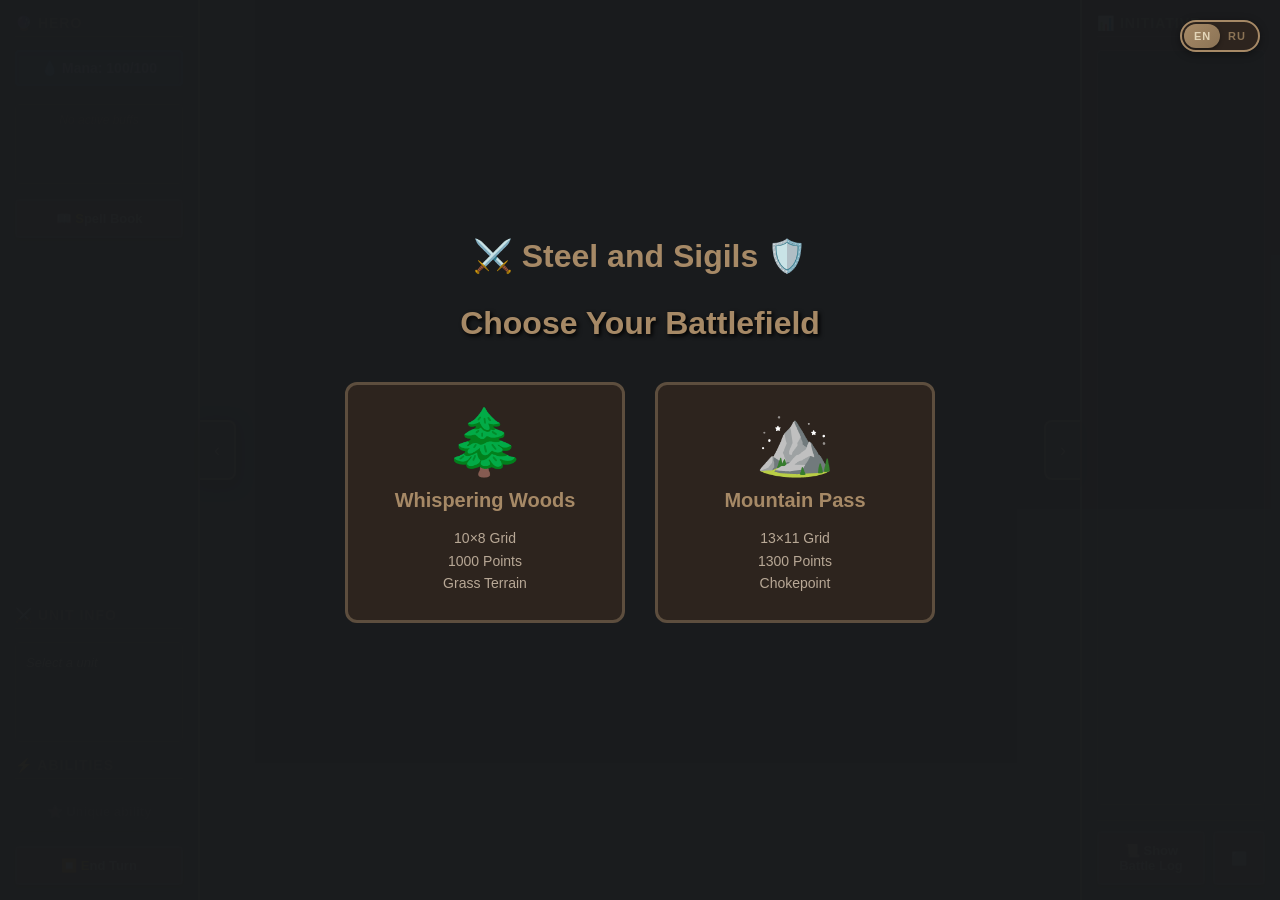
==== commit efd8036d: "Disable Ruins of a Castle map pending rework Co-Authored-By: Claude Sonnet 4.6 <noreply@anthropic.co" ====
--- a/index.html
+++ b/index.html
@@ -168,16 +168,7 @@
                     </div>
                 </button>
 
-                <!-- Ruins Map Option -->
-                <button class="map-select-btn" onclick="selectMap('ruins')" data-stage="ruins">
-                    <div class="map-preview ruins-preview">🏰</div>
-                    <div class="map-name" data-i18n="map.ruins.name">Ruins of a Castle</div>
-                    <div class="map-stats" data-i18n-html="map.ruins.stats">
-                        15×15 Grid<br>
-                        1700 Points<br>
-                        Dirt & Walls
-                    </div>
-                </button>
+                <!-- Ruins Map Option (disabled pending rework) -->
             </div>
         </div>
 
@@ -761,8 +752,9 @@
         const _ARMY_UNIT_KEYS = ['KNIGHT','ARCHER','WIZARD','CLERIC','ROGUE','PALADIN','RANGER','BERSERKER','SORCERER'];
         const armyCounts = {};
         _ARMY_UNIT_KEYS.forEach(t => armyCounts[t] = 0);
-        let armyTotalPoints = 1000;
-        let armyRemainingPoints = 1000;
+        const _metaStartBonus = () => (typeof SaveManager !== 'undefined' ? (SaveManager.getUpgrades().startingBalance || 0) * 50 : 0);
+        let armyTotalPoints = 1000 + _metaStartBonus();
+        let armyRemainingPoints = armyTotalPoints;
 
         function resetArmyCounts() {
             _ARMY_UNIT_KEYS.forEach(t => {
@@ -813,8 +805,9 @@
                 }
             });
 
-            // Update points based on map
-            armyTotalPoints = mapId === 'ruins' ? 1700 : mapId === 'mountain' ? 1300 : 1000;
+            // Update points based on map (+ meta starting balance bonus)
+            const _basePoints = mapId === 'ruins' ? 1700 : mapId === 'mountain' ? 1300 : 1000;
+            armyTotalPoints = _basePoints + _metaStartBonus();
             resetArmyCounts();
 
             // Pass selection to gameScene
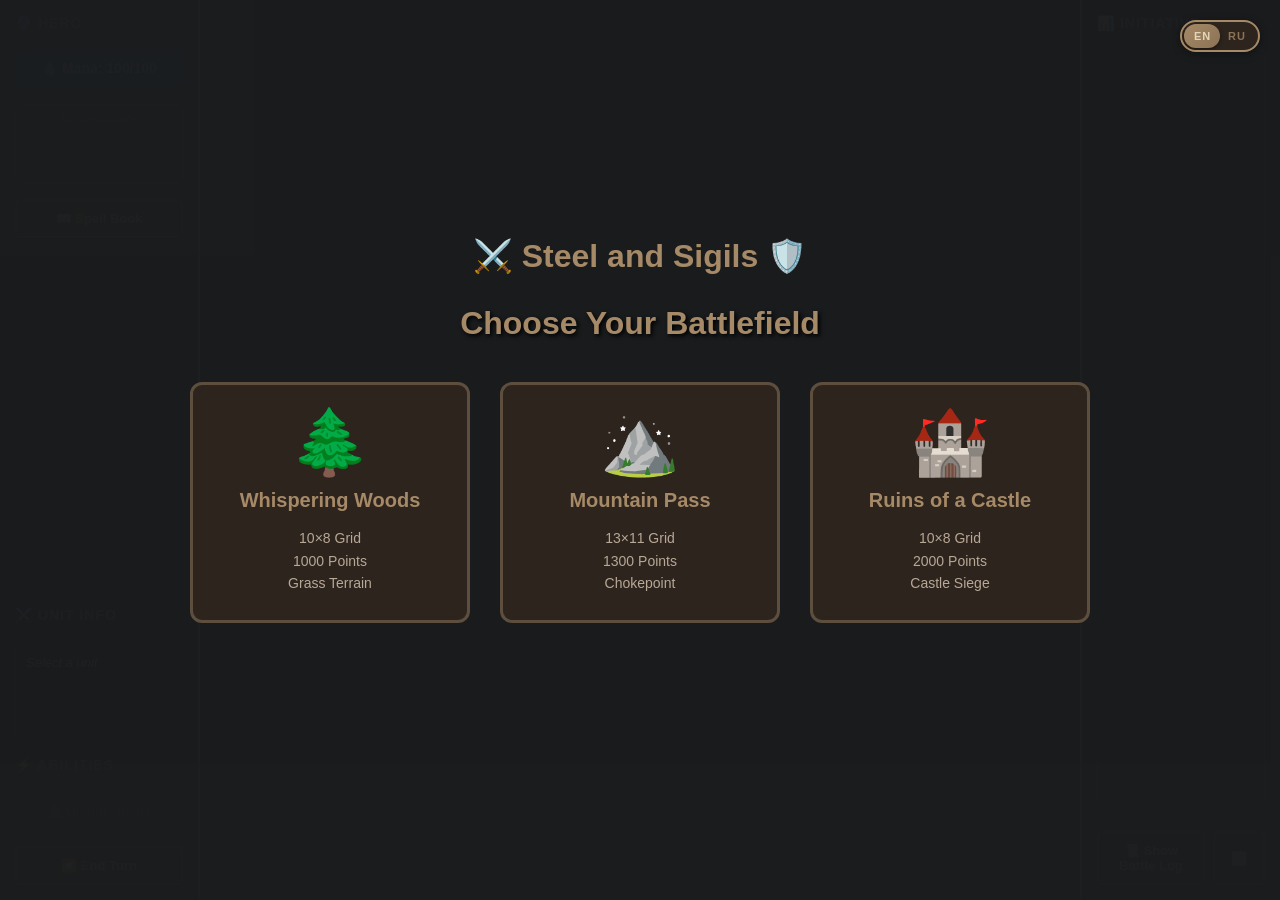
==== commit 62d8d91f: "v1.11: Ruins of a Castle map rework — castle siege with walls, towers, LOS New map mechanics: - Cast" ====
--- a/index.html
+++ b/index.html
@@ -168,7 +168,16 @@
                     </div>
                 </button>
 
-                <!-- Ruins Map Option (disabled pending rework) -->
+                <!-- Ruins Map Option: Castle Siege -->
+                <button class="map-select-btn" onclick="selectMap('ruins')" data-stage="ruins">
+                    <div class="map-preview ruins-preview">🏰</div>
+                    <div class="map-name" data-i18n="map.ruins.name">Ruins of a Castle</div>
+                    <div class="map-stats" data-i18n-html="map.ruins.stats">
+                        10×8 Grid<br>
+                        2000 Points<br>
+                        Castle Siege
+                    </div>
+                </button>
             </div>
         </div>
 
@@ -806,7 +815,7 @@
             });
 
             // Update points based on map (+ meta starting balance bonus)
-            const _basePoints = mapId === 'ruins' ? 1700 : mapId === 'mountain' ? 1300 : 1000;
+            const _basePoints = mapId === 'ruins' ? 2000 : mapId === 'mountain' ? 1300 : 1000;
             armyTotalPoints = _basePoints + _metaStartBonus();
             resetArmyCounts();
 
@@ -882,6 +891,15 @@
 
         function closeMetaShop() {
             document.getElementById('meta-shop-modal').style.display = 'none';
+            // Refresh army points if startingBalance upgrade was purchased
+            const _base = selectedMapId === 'ruins' ? 2000 : selectedMapId === 'mountain' ? 1300 : 1000;
+            const newTotal = _base + _metaStartBonus();
+            const diff = newTotal - armyTotalPoints;
+            if (diff !== 0) {
+                armyRemainingPoints = Math.max(0, armyRemainingPoints + diff);
+                armyTotalPoints = newTotal;
+                updateArmyDisplay();
+            }
         }
 
         function renderMetaShop() {
--- a/style.css
+++ b/style.css
@@ -1152,30 +1152,6 @@
 
 .hidden {
     display: none !important;
-}
-
-.text-gold {
-    color: #A68966;
-}
-
-.text-parchment {
-    color: #E3D5B8;
-}
-
-.text-wood {
-    color: #B8A896;
-}
-
-.bg-charcoal {
-    background: #1A1C1E;
-}
-
-.bg-wood {
-    background: #2D241E;
-}
-
-.border-gold {
-    border-color: #A68966;
 }
 
 .action-divider {
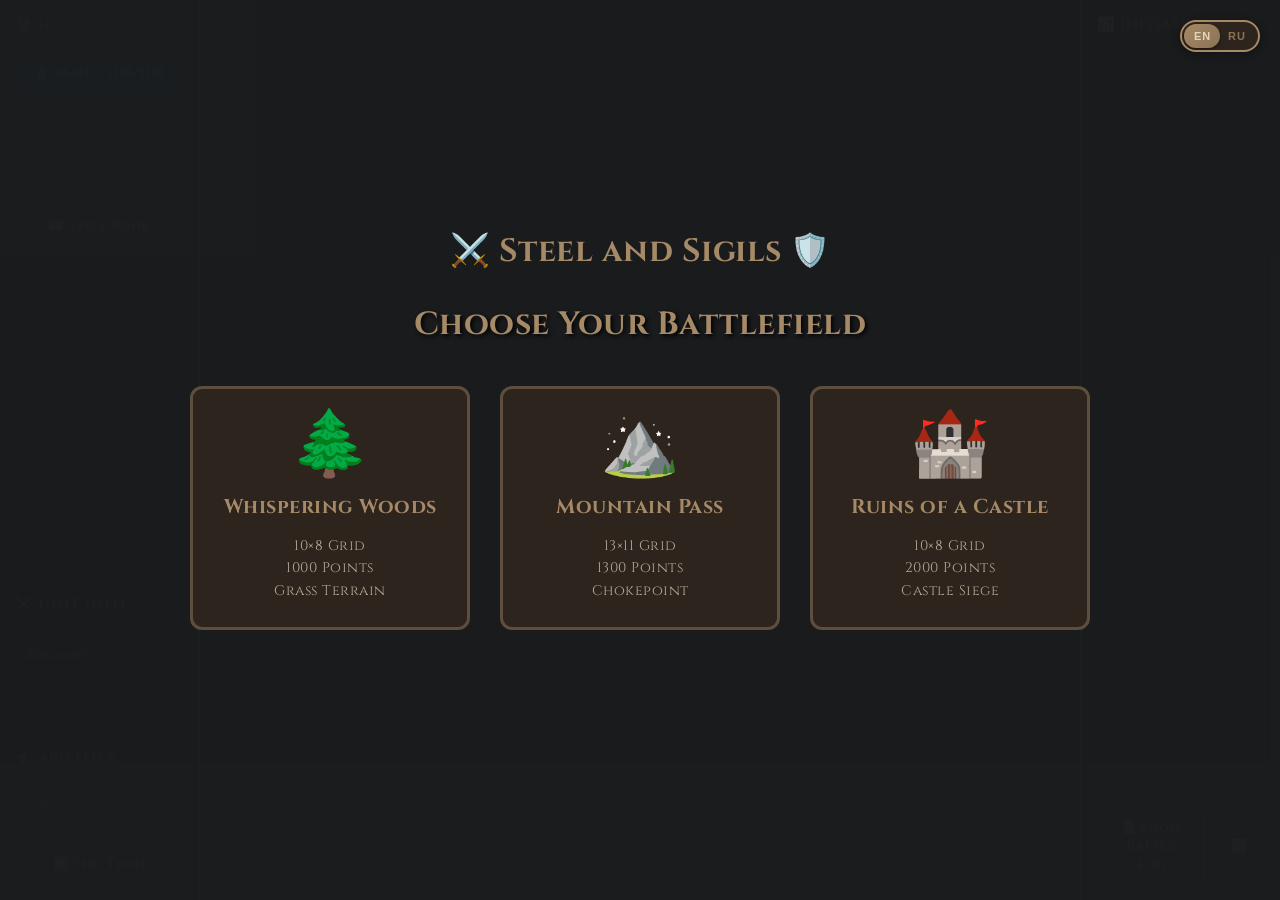
==== commit 99cbf554: "Add Cinzel + EB Garamond medieval fonts for game UI Body text: EB Garamond (Renaissance serif, full " ====
--- a/index.html
+++ b/index.html
@@ -6,6 +6,9 @@
     <meta name="viewport" content="width=device-width, initial-scale=1.0, maximum-scale=1.0, user-scalable=no">
     <title data-i18n="game.title">Steel and Sigils - Tactical Combat</title>
     <link rel="icon" type="image/png" href="images/favicon.png">
+    <link rel="preconnect" href="https://fonts.googleapis.com">
+    <link rel="preconnect" href="https://fonts.gstatic.com" crossorigin>
+    <link href="https://fonts.googleapis.com/css2?family=Cinzel:wght@400;600;700&family=EB+Garamond:ital,wght@0,400;0,600;1,400&display=swap" rel="stylesheet">
     <script src="https://cdn.jsdelivr.net/npm/phaser@3.70.0/dist/phaser.min.js"></script>
     <link rel="stylesheet" href="style.css">
     <!-- units.js provides UNIT_TYPES globally -->
--- a/style.css
+++ b/style.css
@@ -23,8 +23,28 @@
 
 body {
     background: #1A1C1E;
-    font-family: 'Segoe UI', Tahoma, Geneva, Verdana, sans-serif;
+    font-family: 'EB Garamond', 'Segoe UI', Georgia, serif;
     color: #E3D5B8;
+}
+
+/* Medieval heading font for titles, labels, and buttons */
+h1, h2, h3, h4,
+.panel-title,
+.spell-button,
+.spellbook-close,
+.map-name,
+.map-select-btn,
+.reward-card .buff-name,
+.victory-screen h2,
+.spellbook-header h2,
+#pregame-screen h2,
+#unit-info strong,
+.mana-display,
+.buff-display-header,
+#meta-shop-modal h3,
+.initiative-unit {
+    font-family: 'Cinzel', 'EB Garamond', Georgia, serif;
+    letter-spacing: 0.5px;
 }
 
 /* ============================================
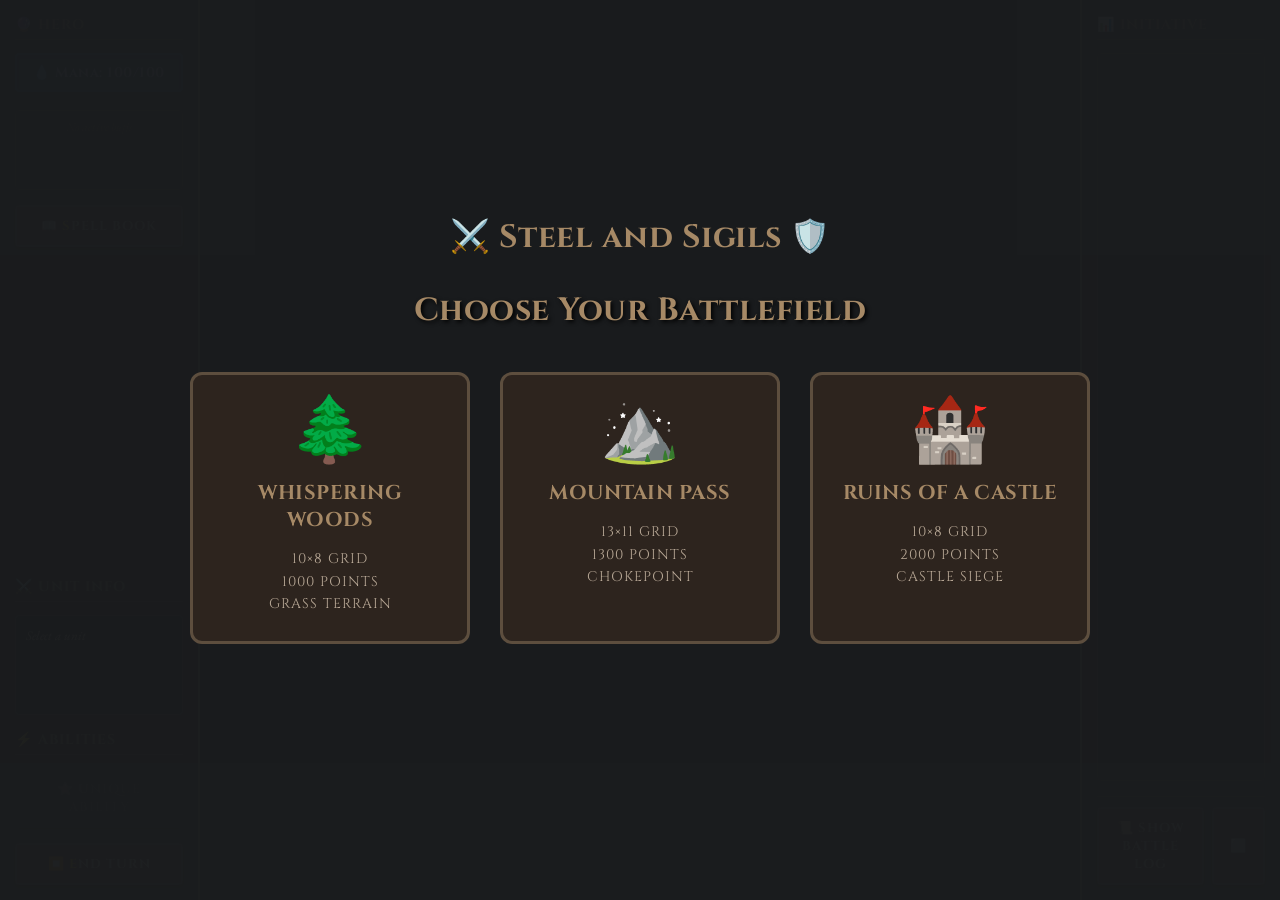
==== commit 9b632b8a: "Remove Russian translations and language toggle — English only for now Deleted ~375 lines of Russian" ====
--- a/index.html
+++ b/index.html
@@ -135,13 +135,7 @@
     <!-- Pre-game: Two Step Process -->
     <div id="pregame-screen" class="victory-screen">
         <!-- Language Toggle Switch (visible on pre-game screens) -->
-        <div id="lang-toggle-container" style="position: fixed; top: 20px; right: 20px; z-index: 2000;">
-            <div class="lang-toggle-switch" onclick="toggleLanguage()">
-                <span class="lang-label left" id="lang-label-en">EN</span>
-                <span class="lang-label right" id="lang-label-ru">RU</span>
-                <div class="lang-slider" id="lang-slider"></div>
-            </div>
-        </div>
+        <!-- Language toggle hidden — English only until Steam localization pass -->
 
         <!-- Step 1: Map Selection -->
         <div id="step-1-map" class="pregame-step">
--- a/style.css
+++ b/style.css
@@ -47,6 +47,15 @@
     letter-spacing: 0.5px;
 }
 
+/* Cinzel looks best in small caps — force uniform capitalization on buttons */
+.spell-button,
+.spellbook-close,
+.map-select-btn {
+    text-transform: uppercase;
+    font-size: 13px;
+    letter-spacing: 1px;
+}
+
 /* ============================================
    MAIN GAME LAYOUT
    ============================================ */
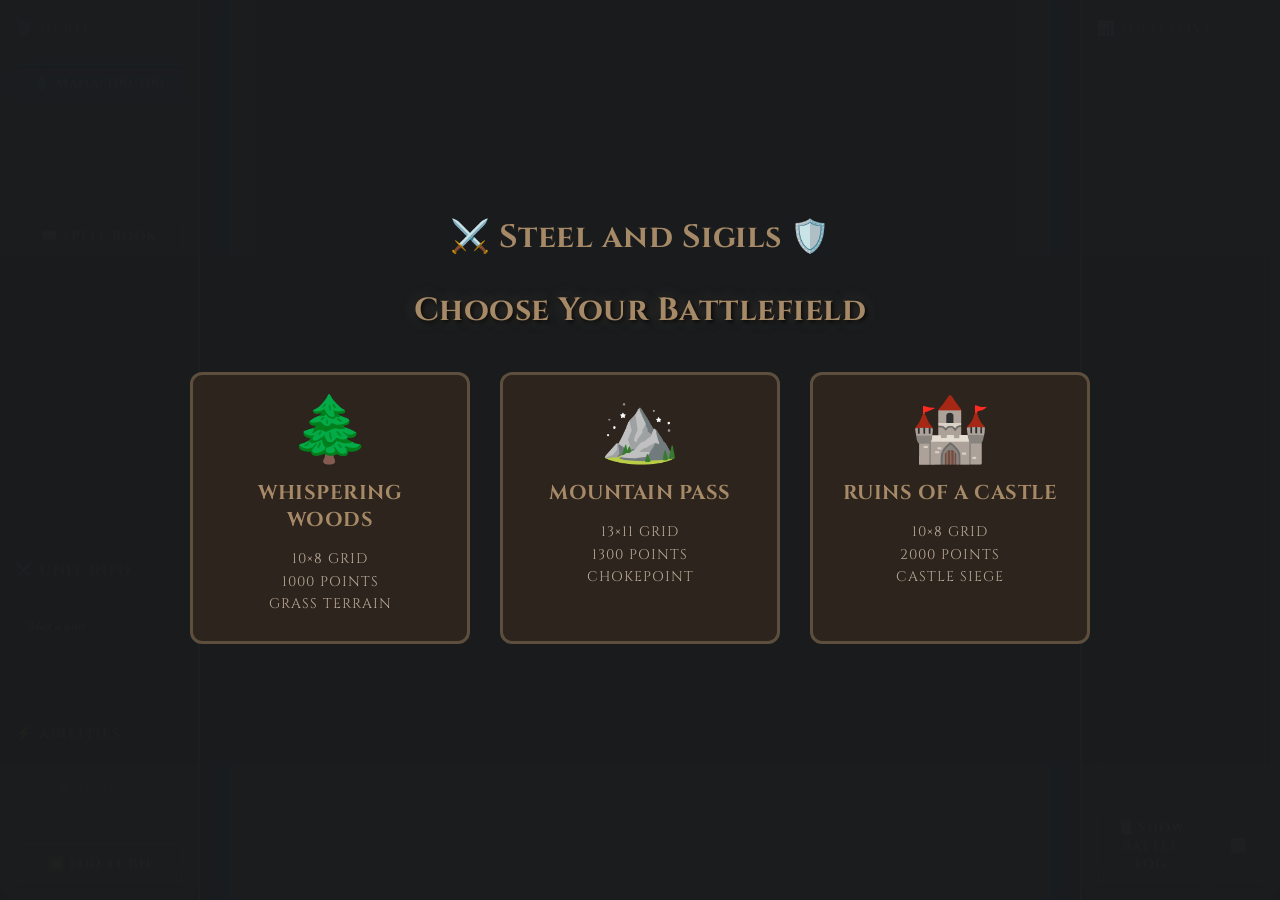
==== commit f037322f: "Fix button consistency: gradient on all buttons, pin card controls to bottom - spellbook-close gets " ====
--- a/index.html
+++ b/index.html
@@ -422,7 +422,7 @@
                 <button class="spell-button" onclick="goBackToFactionSelection()" style="background: #5D4E3E;" data-i18n="army.back">
                     ← Back to Faction
                 </button>
-                <button class="spell-button" onclick="openMetaShop()" style="background: #3D2B52; border-color: #7B5A9E;">
+                <button class="spell-button btn-purple" onclick="openMetaShop()">
                     ⭐ Power-Ups
                 </button>
                 <button id="confirm-army" class="spellbook-close" onclick="confirmArmySelection()" disabled>
--- a/style.css
+++ b/style.css
@@ -47,13 +47,30 @@
     letter-spacing: 0.5px;
 }
 
+/* Purple accent button (Power-Ups) */
+.spell-button.btn-purple {
+    background: linear-gradient(180deg, #4D3562 0%, #3D2B52 40%, #2D1F42 100%);
+    border-color: #7B5A9E;
+    border-top-color: #8B6AAE;
+    border-bottom-color: #5B3A7E;
+}
+
+.spell-button.btn-purple:hover {
+    background: linear-gradient(180deg, #5D4572 0%, #4D3562 40%, #3D2952 100%);
+    border-color: #9B7ABE;
+}
+
 /* Cinzel looks best in small caps — force uniform capitalization on buttons */
 .spell-button,
 .spellbook-close,
 .map-select-btn {
     text-transform: uppercase;
+    letter-spacing: 1px;
+}
+
+/* Small inline buttons keep compact size */
+.unit-controls .spell-button {
     font-size: 13px;
-    letter-spacing: 1px;
 }
 
 /* ============================================
@@ -72,8 +89,15 @@
 #right-panel {
     width: 200px;
     min-width: 200px;
-    background: #2D241E;
+    background:
+        linear-gradient(135deg, rgba(60, 45, 30, 0.4) 0%, transparent 50%),
+        linear-gradient(225deg, rgba(60, 45, 30, 0.3) 0%, transparent 50%),
+        #2D241E;
     border: 2px solid #A68966;
+    box-shadow:
+        inset 0 0 30px rgba(0, 0, 0, 0.5),
+        inset 0 1px 0 rgba(166, 137, 102, 0.15),
+        0 0 20px rgba(0, 0, 0, 0.8);
     display: flex;
     flex-direction: column;
     padding: 15px;
@@ -117,7 +141,8 @@
     transform: translateY(-50%);
     width: 36px;
     height: 60px;
-    background: #2D241E;
+    background:
+        linear-gradient(180deg, #3D342E 0%, #2D241E 100%);
     border: 2px solid #A68966;
     color: #E3D5B8;
     font-size: 18px;
@@ -127,7 +152,9 @@
     align-items: center;
     justify-content: center;
     transition: all 0.3s ease-in-out;
-    box-shadow: 0 4px 15px rgba(0, 0, 0, 0.6);
+    box-shadow:
+        0 4px 15px rgba(0, 0, 0, 0.6),
+        inset 0 1px 0 rgba(255, 255, 255, 0.08);
 }
 
 .panel-toggle.left {
@@ -248,10 +275,17 @@
     color: #A68966;
     font-size: 14px;
     text-transform: uppercase;
-    letter-spacing: 1px;
+    letter-spacing: 1.5px;
     border-bottom: 1px solid #5D4E3E;
-    padding-bottom: 5px;
-    margin-bottom: 5px;
+    padding-bottom: 8px;
+    margin-bottom: 8px;
+    text-shadow: 0 1px 3px rgba(0, 0, 0, 0.6);
+    background: linear-gradient(90deg, rgba(166, 137, 102, 0.08) 0%, transparent 100%);
+    margin-left: -15px;
+    margin-right: -15px;
+    padding-left: 15px;
+    padding-right: 15px;
+    padding-top: 4px;
 }
 
 /* Game Container (Center) */
@@ -368,17 +402,24 @@
    UI PANELS & BUTTONS
    ============================================ */
 
-/* Mana Display */
+/* Mana Display — Crystal Inlay */
 .mana-display {
     padding: 8px 12px;
-    background: #2B527E;
+    background:
+        linear-gradient(180deg, #1B4268 0%, #2B527E 50%, #1B3858 100%);
     border: 2px solid #4A729E;
+    border-top-color: #5A82AE;
+    border-bottom-color: #2A4A6E;
     border-radius: 4px;
     color: #B8D5E8;
     font-weight: bold;
     font-size: 14px;
     text-align: center;
-    box-shadow: inset 0 2px 4px rgba(0, 0, 0, 0.3);
+    box-shadow:
+        inset 0 2px 6px rgba(0, 0, 0, 0.4),
+        inset 0 -1px 0 rgba(255, 255, 255, 0.05),
+        0 1px 3px rgba(0, 0, 0, 0.3);
+    text-shadow: 0 0 8px rgba(100, 160, 220, 0.3);
 }
 
 .mana-display.low {
@@ -387,19 +428,25 @@
     color: #E8B8B8;
 }
 
-/* Buttons - Leather/Clay Style */
+/* Buttons - Embossed Leather Style */
 .spell-button {
     padding: 10px 16px;
-    background: #5D2E2E;
+    background:
+        linear-gradient(180deg, #6D3838 0%, #5D2E2E 40%, #4D2222 100%);
     border: 2px solid #7D4E4E;
+    border-top-color: #8D5E5E;
+    border-bottom-color: #3D1E1E;
     border-radius: 4px;
     color: #E3D5B8;
     font-weight: bold;
     cursor: pointer;
     transition: all 0.15s;
     font-size: 13px;
-    box-shadow: 0 2px 4px rgba(0, 0, 0, 0.4);
+    box-shadow:
+        0 2px 4px rgba(0, 0, 0, 0.5),
+        inset 0 1px 0 rgba(255, 255, 255, 0.08);
     text-align: center;
+    text-shadow: 0 1px 2px rgba(0, 0, 0, 0.5);
 }
 
 .spell-button:hover:not(:disabled) {
@@ -424,7 +471,8 @@
 
 /* Unit Info Panel (now inside right panel) */
 #unit-info {
-    background: #1A1C1E;
+    background:
+        linear-gradient(180deg, #1E1F21 0%, #1A1C1E 100%);
     border: 1px solid #5D4E3E;
     border-radius: 4px;
     padding: 10px;
@@ -432,6 +480,7 @@
     font-size: 13px;
     line-height: 1.5;
     min-height: 100px;
+    box-shadow: inset 0 2px 6px rgba(0, 0, 0, 0.4);
 }
 
 /* Magic Buffs List */
@@ -490,7 +539,9 @@
     left: 0;
     width: 100%;
     height: 100%;
-    background: rgba(26, 28, 30, 0.97);
+    background:
+        radial-gradient(ellipse at center, rgba(45, 36, 30, 0.95) 0%, rgba(26, 28, 30, 0.99) 70%),
+        rgba(26, 28, 30, 0.97);
     display: flex;
     flex-direction: column;
     justify-content: flex-start;
@@ -505,7 +556,8 @@
     color: #A68966;
     font-size: 32px;
     margin-bottom: 6px;
-    text-shadow: 2px 2px 4px #000;
+    text-shadow: 0 0 15px rgba(166, 137, 102, 0.3), 2px 2px 4px #000;
+    letter-spacing: 2px;
 }
 
 /* Spellbook Modal */
@@ -515,7 +567,9 @@
     left: 0;
     width: 100%;
     height: 100%;
-    background: rgba(26, 28, 30, 0.95);
+    background:
+        radial-gradient(ellipse at center, rgba(45, 36, 30, 0.92) 0%, rgba(26, 28, 30, 0.98) 60%),
+        rgba(26, 28, 30, 0.95);
     display: flex;
     justify-content: center;
     align-items: center;
@@ -556,14 +610,21 @@
     display: block;
     margin: 0 auto;
     padding: 12px 40px;
-    background: #5D2E2E;
+    background:
+        linear-gradient(180deg, #6D3838 0%, #5D2E2E 40%, #4D2222 100%);
     border: 2px solid #7D4E4E;
+    border-top-color: #8D5E5E;
+    border-bottom-color: #3D1E1E;
     border-radius: 4px;
     color: #E3D5B8;
     font-weight: bold;
     cursor: pointer;
     font-size: 16px;
     transition: all 0.15s;
+    box-shadow:
+        0 2px 4px rgba(0, 0, 0, 0.5),
+        inset 0 1px 0 rgba(255, 255, 255, 0.08);
+    text-shadow: 0 1px 2px rgba(0, 0, 0, 0.5);
 }
 
 .spellbook-close:hover {
@@ -788,7 +849,8 @@
     align-items: center;
     justify-content: center;
     gap: 10px;
-    margin-top: 4px;
+    margin-top: auto;
+    padding-top: 8px;
 }
 
 .unit-controls .spell-button {
@@ -904,18 +966,24 @@
 
 /* Perk/Reward Cards */
 .perk-card {
-    background: #2D241E;
+    background:
+        linear-gradient(180deg, #352C22 0%, #2D241E 30%, #251E18 100%);
     border: 2px solid #A68966;
+    border-top-color: #B69976;
+    border-bottom-color: #8A7356;
     border-radius: 4px;
     padding: 20px;
     margin: 10px;
     cursor: pointer;
-    transition: all 0.15s;
+    transition: all 0.2s;
     color: #E3D5B8;
     min-width: 200px;
     display: flex;
     flex-direction: column;
     text-align: center;
+    box-shadow:
+        0 3px 8px rgba(0, 0, 0, 0.5),
+        inset 0 1px 0 rgba(255, 255, 255, 0.05);
     box-shadow: 0 2px 8px rgba(0, 0, 0, 0.4);
 }
 
